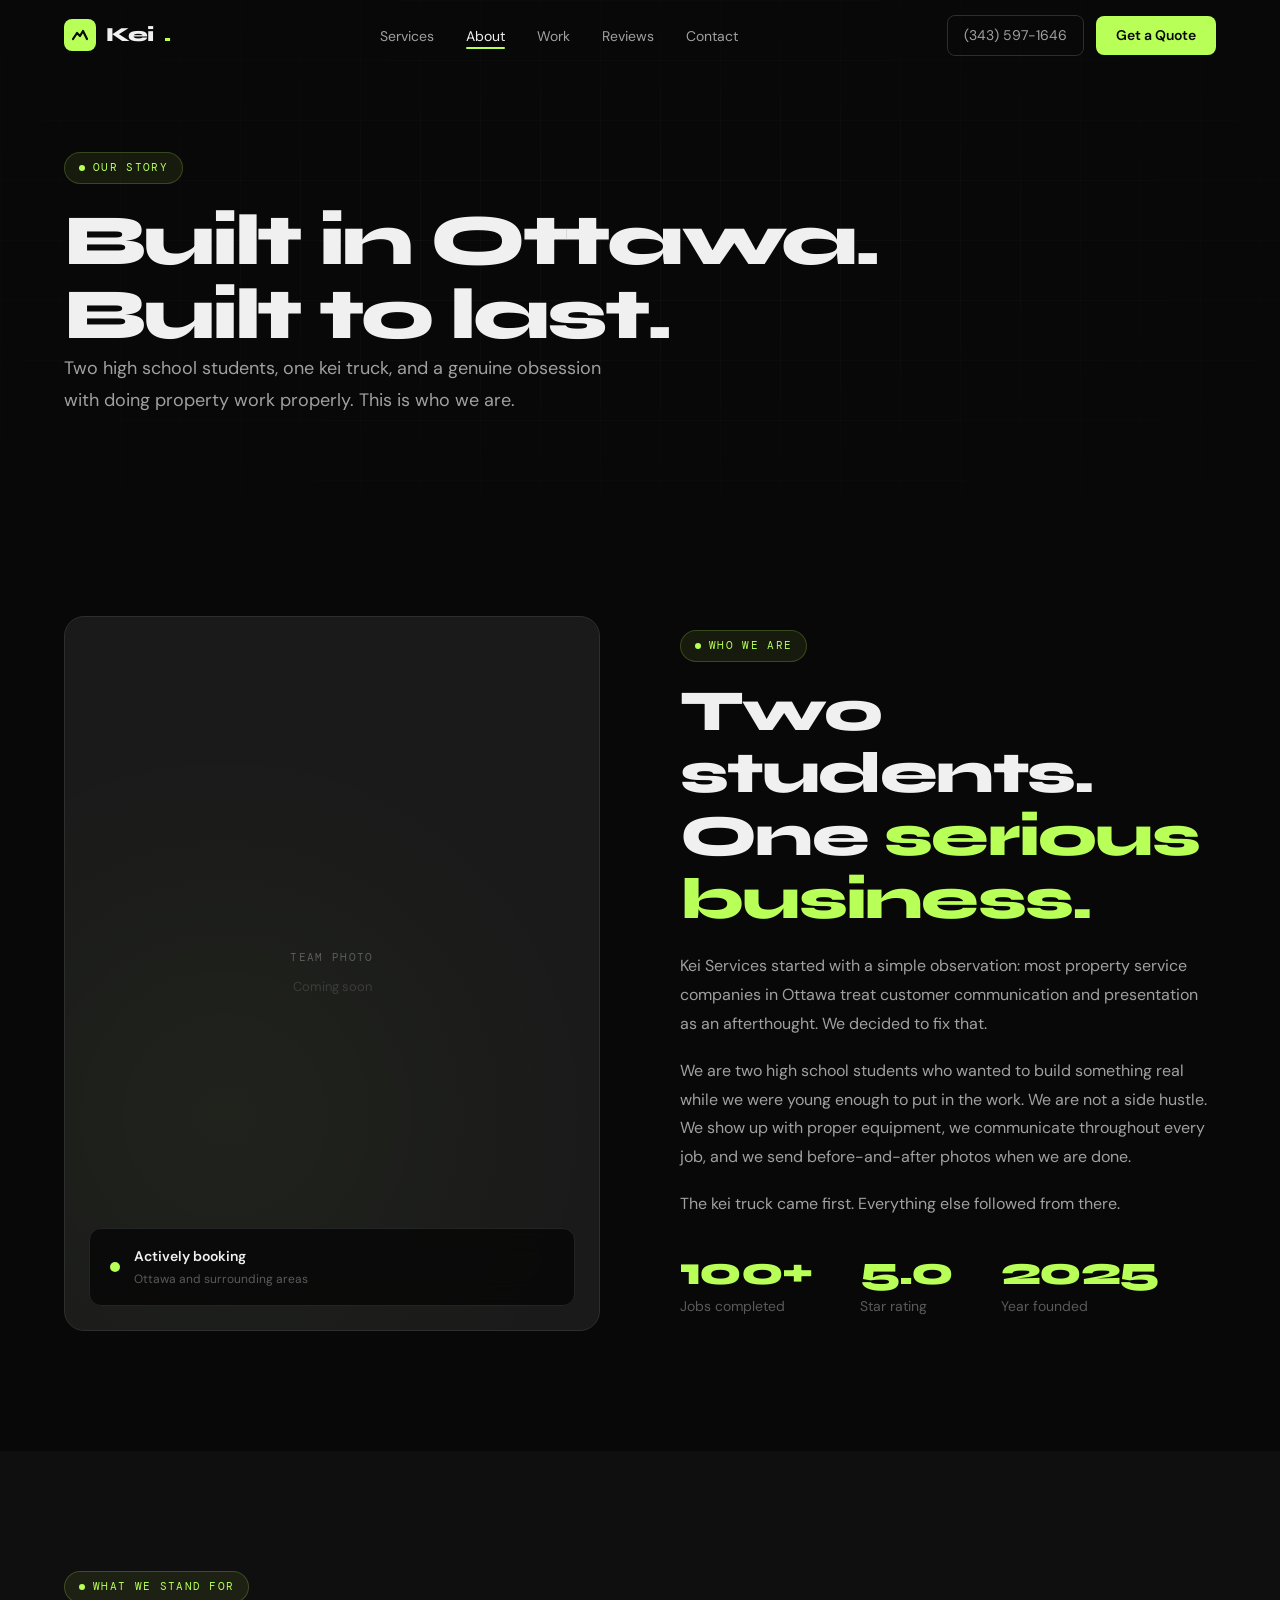
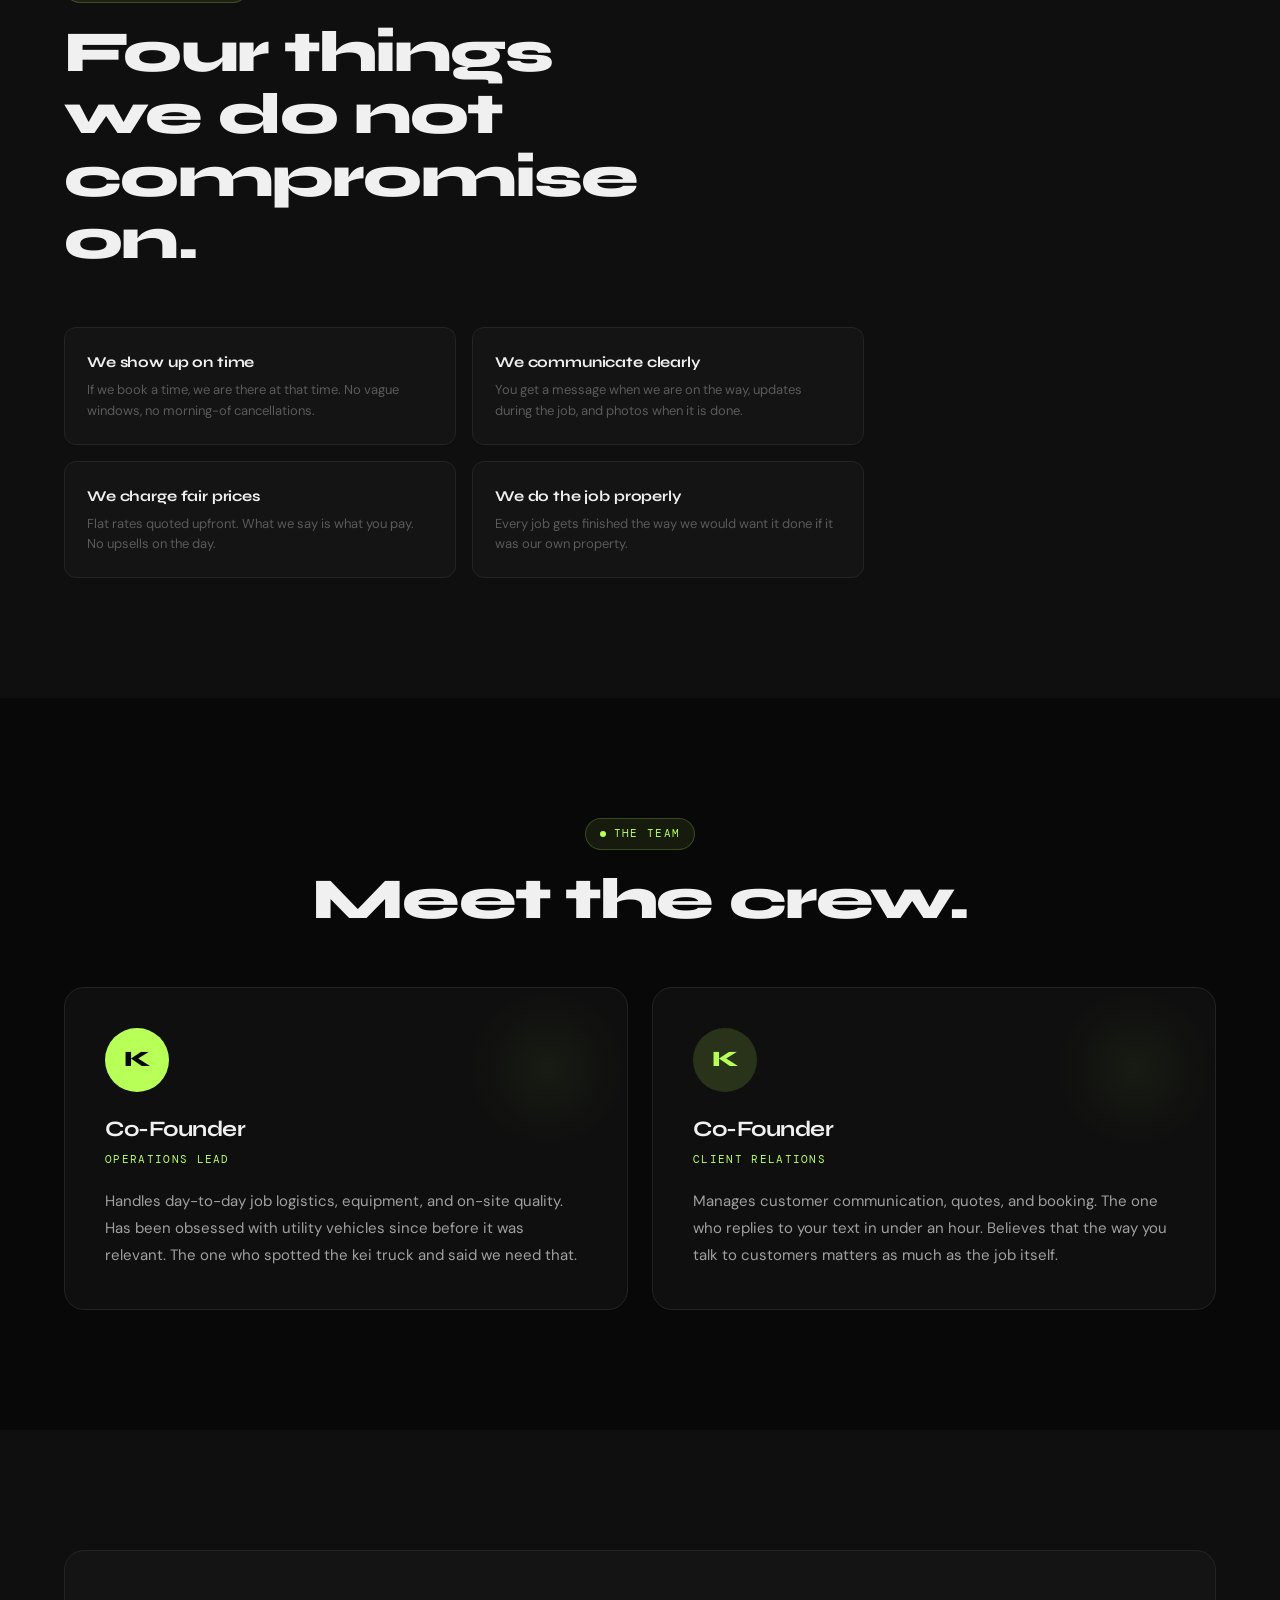
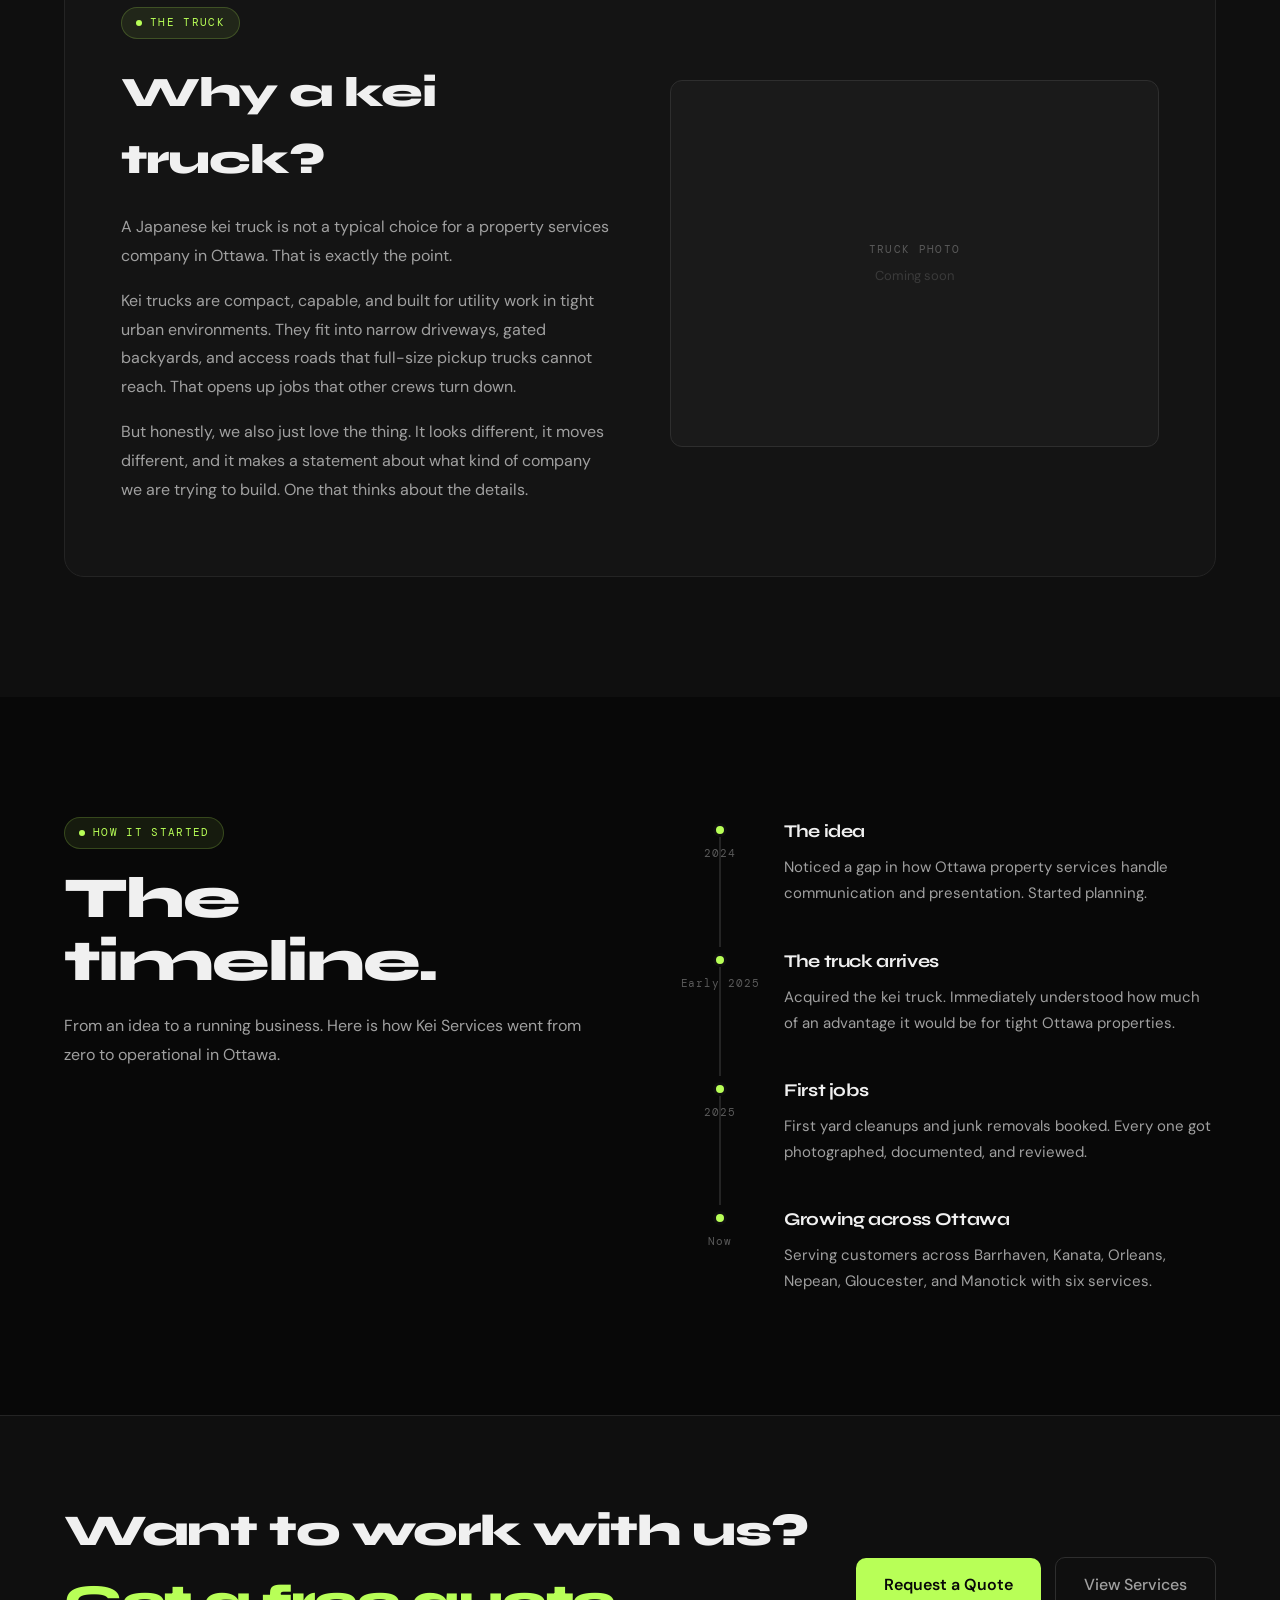
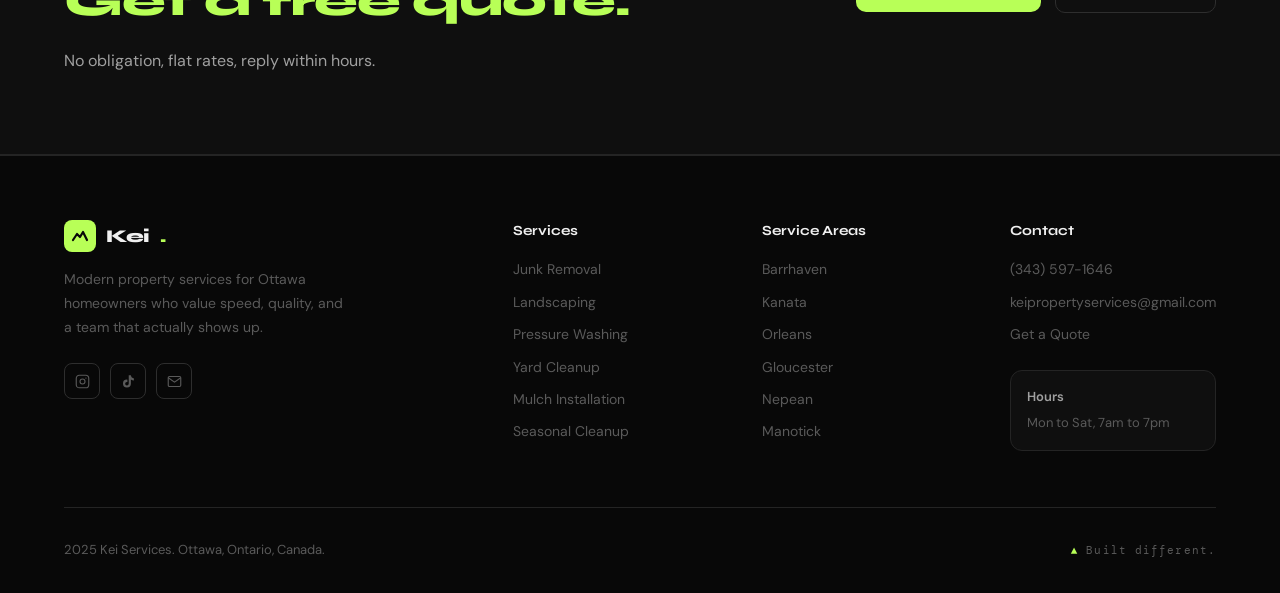
==== about.html @ f66dac95 "Add files via upload" ====
<!DOCTYPE html>
<html lang="en">
<head>
<meta charset="UTF-8"/><meta name="viewport" content="width=device-width, initial-scale=1.0"/>
<title>About — Kei Services · Ottawa</title>
<link rel="stylesheet" href="styles.css"/>
<style>
.about-hero-grid { display: grid; grid-template-columns: 1fr 1fr; gap: 80px; align-items: center; }
.about-photo-main { width: 100%; aspect-ratio: 3/4; border-radius: var(--r-lg); background: var(--surface); border: 1px solid var(--border-2); display: flex; flex-direction: column; align-items: center; justify-content: center; gap: 10px; position: relative; overflow: hidden; }
.about-photo-main::before { content:''; position:absolute; inset:0; background:radial-gradient(circle at 30% 70%,rgba(184,255,87,.04),transparent 60%); }
.about-photo-main span { font-family: var(--fm); font-size: 11px; letter-spacing: .12em; text-transform: uppercase; color: var(--text-3); }
.about-photo-main small { font-size: 13px; color: var(--text-3); opacity: .5; }
.about-photo-badge { position: absolute; bottom: 24px; left: 24px; right: 24px; background: rgba(8,8,8,.85); backdrop-filter: blur(12px); border: 1px solid var(--border); border-radius: var(--r); padding: 16px 20px; display: flex; align-items: center; gap: 14px; }
.badge-dot { width: 10px; height: 10px; border-radius: 50%; background: var(--accent); flex-shrink: 0; animation: pulse 2s ease-in-out infinite; }
@keyframes pulse { 0%,100%{opacity:1;box-shadow:0 0 0 0 rgba(184,255,87,.3)} 50%{opacity:.7;box-shadow:0 0 0 8px transparent} }
.badge-text { font-size: 14px; font-weight: 600; }
.badge-sub { font-size: 12px; color: var(--text-3); margin-top: 2px; }

.values-grid { display: grid; grid-template-columns: repeat(2,1fr); gap: 16px; margin-top: 40px; }
.value-card { background: var(--bg-3); border: 1px solid var(--border); border-radius: var(--r); padding: 22px; transition: border-color .3s; }
.value-card:hover { border-color: var(--border-2); }
.value-title { font-family: var(--fd); font-size: 15px; font-weight: 700; letter-spacing: -.01em; margin-bottom: 6px; }
.value-desc { font-size: 13px; color: var(--text-3); line-height: 1.6; }

.founders-section { display: grid; grid-template-columns: 1fr 1fr; gap: 24px; }
.founder-card { background: var(--bg-2); border: 1px solid var(--border); border-radius: var(--r-lg); padding: 40px; transition: border-color .3s; position: relative; overflow: hidden; }
.founder-card::before { content:''; position:absolute; top:0; right:0; width:160px; height:160px; background:radial-gradient(circle,rgba(184,255,87,.05),transparent 70%); pointer-events:none; }
.founder-card:hover { border-color: var(--border-2); }
.founder-avatar-lg { width: 64px; height: 64px; border-radius: 50%; background: var(--accent); display: flex; align-items: center; justify-content: center; font-family: var(--fd); font-weight: 800; font-size: 22px; color: #080808; margin-bottom: 20px; }
.founder-name { font-family: var(--fd); font-size: 22px; font-weight: 700; letter-spacing: -.02em; margin-bottom: 4px; }
.founder-role { font-family: var(--fm); font-size: 11px; letter-spacing: .12em; text-transform: uppercase; color: var(--accent); margin-bottom: 20px; }
.founder-bio { font-size: 15px; color: var(--text-2); line-height: 1.8; }

.truck-story { background: var(--bg-3); border: 1px solid var(--border); border-radius: var(--r-lg); padding: 56px; display: grid; grid-template-columns: 1fr 1fr; gap: 60px; align-items: center; }
.truck-story-text h2 { font-family: var(--fd); font-size: clamp(28px,3.5vw,42px); font-weight: 800; letter-spacing: -.03em; margin-bottom: 20px; }
.truck-story-text p { font-size: 16px; color: var(--text-2); line-height: 1.8; margin-bottom: 16px; }
.truck-story-ph { width: 100%; aspect-ratio: 4/3; border-radius: var(--r); background: var(--surface); border: 1px solid var(--border-2); display: flex; flex-direction: column; align-items: center; justify-content: center; gap: 8px; }
.truck-story-ph span { font-family: var(--fm); font-size: 11px; letter-spacing: .12em; text-transform: uppercase; color: var(--text-3); }

.timeline { display: flex; flex-direction: column; gap: 0; }
.tl-item { display: grid; grid-template-columns: 80px 1fr; gap: 24px; position: relative; padding-bottom: 40px; }
.tl-item:last-child { padding-bottom: 0; }
.tl-item::before { content:''; position:absolute; left:39px; top:20px; bottom:0; width:2px; background:var(--border); }
.tl-item:last-child::before { display:none; }
.tl-dot-wrap { display: flex; flex-direction: column; align-items: center; padding-top: 6px; }
.tl-dot { width: 14px; height: 14px; border-radius: 50%; background: var(--accent); border: 3px solid var(--bg-2); position: relative; z-index: 1; flex-shrink: 0; }
.tl-year { font-family: var(--fm); font-size: 11px; letter-spacing: .08em; color: var(--text-3); margin-top: 8px; }
.tl-content-title { font-family: var(--fd); font-size: 18px; font-weight: 700; letter-spacing: -.02em; margin-bottom: 8px; }
.tl-content-body { font-size: 15px; color: var(--text-2); line-height: 1.75; }

@media(max-width:1024px) {
  .about-hero-grid { grid-template-columns: 1fr; gap: 48px; }
  .about-photo-main { aspect-ratio: 16/9; }
  .founders-section { grid-template-columns: 1fr; }
  .truck-story { grid-template-columns: 1fr; gap: 32px; padding: 36px; }
}
@media(max-width:640px) {
  .values-grid { grid-template-columns: 1fr; }
  .tl-item { grid-template-columns: 60px 1fr; gap: 16px; }
  .tl-item::before { left:29px; }
}
</style>
</head>
<body>
<nav id="navbar">
  <div class="container nav-inner">
    <a href="index.html" class="nav-logo"><div class="logo-mark"><svg viewBox="0 0 18 18" fill="none"><path d="M2 13L6 7 9 10 12 5 16 13" stroke="#080808" stroke-width="2.2" stroke-linecap="round" stroke-linejoin="round"/></svg></div>Kei<span style="color:var(--accent)">.</span></a>
    <ul class="nav-links">
      <li><a href="services.html">Services</a></li>
      <li><a href="about.html" class="active">About</a></li>
      <li><a href="portfolio.html">Work</a></li>
      <li><a href="reviews.html">Reviews</a></li>
      <li><a href="contact.html">Contact</a></li>
    </ul>
    <div class="nav-cta">
      <a href="tel:+13435971646" class="btn-ghost">(343) 597-1646</a>
      <a href="contact.html" class="btn-primary">Get a Quote</a>
    </div>
    <div class="hamburger" onclick="toggleMenu()"><span></span><span></span><span></span></div>
  </div>
</nav>
<div class="mobile-menu" id="mobileMenu">
  <span class="mobile-close" onclick="toggleMenu()">✕</span>
  <a href="services.html" onclick="toggleMenu()">Services</a>
  <a href="about.html" onclick="toggleMenu()">About</a>
  <a href="portfolio.html" onclick="toggleMenu()">Work</a>
  <a href="reviews.html" onclick="toggleMenu()">Reviews</a>
  <a href="contact.html" onclick="toggleMenu()">Get a Quote</a>
</div>

<div class="page-hero">
  <div class="container page-hero-content">
    <div class="page-hero-tag reveal"><span class="tag">Our Story</span></div>
    <h1 class="page-title reveal d1">Built in Ottawa.<br/>Built to last.</h1>
    <p class="page-hero-sub reveal d2">Two high school students, one kei truck, and a genuine obsession with doing property work properly. This is who we are.</p>
  </div>
</div>

<!-- INTRO -->
<section class="section" style="background:var(--bg)">
  <div class="container">
    <div class="about-hero-grid">
      <div class="reveal">
        <div class="about-photo-main">
          <span>Team photo</span>
          <small>Coming soon</small>
          <div class="about-photo-badge">
            <div class="badge-dot"></div>
            <div>
              <div class="badge-text">Actively booking</div>
              <div class="badge-sub">Ottawa and surrounding areas</div>
            </div>
          </div>
        </div>
      </div>
      <div class="reveal d2">
        <span class="tag">Who We Are</span>
        <h2 class="section-title" style="margin-top:18px;margin-bottom:22px">Two students.<br/>One <em style="font-style:normal;color:var(--accent)">serious business.</em></h2>
        <p style="font-size:16px;color:var(--text-2);line-height:1.8;margin-bottom:18px">Kei Services started with a simple observation: most property service companies in Ottawa treat customer communication and presentation as an afterthought. We decided to fix that.</p>
        <p style="font-size:16px;color:var(--text-2);line-height:1.8;margin-bottom:18px">We are two high school students who wanted to build something real while we were young enough to put in the work. We are not a side hustle. We show up with proper equipment, we communicate throughout every job, and we send before-and-after photos when we are done.</p>
        <p style="font-size:16px;color:var(--text-2);line-height:1.8;margin-bottom:32px">The kei truck came first. Everything else followed from there.</p>
        <div class="stats-row">
          <div><div class="stat-num">100+</div><div class="stat-label">Jobs completed</div></div>
          <div><div class="stat-num">5.0</div><div class="stat-label">Star rating</div></div>
          <div><div class="stat-num">2025</div><div class="stat-label">Year founded</div></div>
        </div>
      </div>
    </div>
  </div>
</section>

<!-- VALUES -->
<section class="section" style="background:var(--bg-2)">
  <div class="container">
    <div style="max-width:600px;margin-bottom:56px" class="reveal">
      <span class="tag">What We Stand For</span>
      <h2 class="section-title" style="margin-top:18px">Four things we do not<br/>compromise on.</h2>
    </div>
    <div class="values-grid reveal d1" style="max-width:800px">
      <div class="value-card">
        <div class="value-title">We show up on time</div>
        <div class="value-desc">If we book a time, we are there at that time. No vague windows, no morning-of cancellations.</div>
      </div>
      <div class="value-card">
        <div class="value-title">We communicate clearly</div>
        <div class="value-desc">You get a message when we are on the way, updates during the job, and photos when it is done.</div>
      </div>
      <div class="value-card">
        <div class="value-title">We charge fair prices</div>
        <div class="value-desc">Flat rates quoted upfront. What we say is what you pay. No upsells on the day.</div>
      </div>
      <div class="value-card">
        <div class="value-title">We do the job properly</div>
        <div class="value-desc">Every job gets finished the way we would want it done if it was our own property.</div>
      </div>
    </div>
  </div>
</section>

<!-- FOUNDERS -->
<section class="section" style="background:var(--bg)">
  <div class="container">
    <div style="text-align:center;margin-bottom:56px" class="reveal">
      <span class="tag">The Team</span>
      <h2 class="section-title" style="margin-top:18px">Meet the crew.</h2>
    </div>
    <div class="founders-section">
      <div class="founder-card reveal d1">
        <div class="founder-avatar-lg">K</div>
        <div class="founder-name">Co-Founder</div>
        <div class="founder-role">Operations Lead</div>
        <p class="founder-bio">Handles day-to-day job logistics, equipment, and on-site quality. Has been obsessed with utility vehicles since before it was relevant. The one who spotted the kei truck and said we need that.</p>
      </div>
      <div class="founder-card reveal d2">
        <div class="founder-avatar-lg" style="background:rgba(184,255,87,0.15);color:var(--accent)">K</div>
        <div class="founder-name">Co-Founder</div>
        <div class="founder-role">Client Relations</div>
        <p class="founder-bio">Manages customer communication, quotes, and booking. The one who replies to your text in under an hour. Believes that the way you talk to customers matters as much as the job itself.</p>
      </div>
    </div>
  </div>
</section>

<!-- TRUCK STORY -->
<section class="section" style="background:var(--bg-2)">
  <div class="container">
    <div class="truck-story reveal">
      <div class="truck-story-text">
        <span class="tag" style="margin-bottom:20px;display:inline-flex">The Truck</span>
        <h2>Why a kei truck?</h2>
        <p>A Japanese kei truck is not a typical choice for a property services company in Ottawa. That is exactly the point.</p>
        <p>Kei trucks are compact, capable, and built for utility work in tight urban environments. They fit into narrow driveways, gated backyards, and access roads that full-size pickup trucks cannot reach. That opens up jobs that other crews turn down.</p>
        <p>But honestly, we also just love the thing. It looks different, it moves different, and it makes a statement about what kind of company we are trying to build. One that thinks about the details.</p>
      </div>
      <div class="truck-story-ph">
        <span>Truck photo</span>
        <small style="font-size:13px;color:var(--text-3);opacity:.5">Coming soon</small>
      </div>
    </div>
  </div>
</section>

<!-- TIMELINE -->
<section class="section" style="background:var(--bg)">
  <div class="container">
    <div style="display:grid;grid-template-columns:1fr 1fr;gap:80px;align-items:start">
      <div class="reveal">
        <span class="tag">How It Started</span>
        <h2 class="section-title" style="margin-top:18px;margin-bottom:20px">The timeline.</h2>
        <p style="font-size:16px;color:var(--text-2);line-height:1.8">From an idea to a running business. Here is how Kei Services went from zero to operational in Ottawa.</p>
      </div>
      <div class="timeline reveal d2">
        <div class="tl-item">
          <div class="tl-dot-wrap"><div class="tl-dot"></div><div class="tl-year">2024</div></div>
          <div><div class="tl-content-title">The idea</div><p class="tl-content-body">Noticed a gap in how Ottawa property services handle communication and presentation. Started planning.</p></div>
        </div>
        <div class="tl-item">
          <div class="tl-dot-wrap"><div class="tl-dot"></div><div class="tl-year">Early 2025</div></div>
          <div><div class="tl-content-title">The truck arrives</div><p class="tl-content-body">Acquired the kei truck. Immediately understood how much of an advantage it would be for tight Ottawa properties.</p></div>
        </div>
        <div class="tl-item">
          <div class="tl-dot-wrap"><div class="tl-dot"></div><div class="tl-year">2025</div></div>
          <div><div class="tl-content-title">First jobs</div><p class="tl-content-body">First yard cleanups and junk removals booked. Every one got photographed, documented, and reviewed.</p></div>
        </div>
        <div class="tl-item">
          <div class="tl-dot-wrap"><div class="tl-dot"></div><div class="tl-year">Now</div></div>
          <div><div class="tl-content-title">Growing across Ottawa</div><p class="tl-content-body">Serving customers across Barrhaven, Kanata, Orleans, Nepean, Gloucester, and Manotick with six services.</p></div>
        </div>
      </div>
    </div>
  </div>
</section>

<!-- CTA BAND -->
<div class="cta-band">
  <div class="container">
    <div class="cta-inner reveal">
      <div>
        <div class="cta-title">Want to work with us?<br/><em>Get a free quote.</em></div>
        <p style="font-size:16px;color:var(--text-2);margin-top:12px">No obligation, flat rates, reply within hours.</p>
      </div>
      <div class="cta-actions">
        <a href="contact.html" class="btn-lg">Request a Quote</a>
        <a href="services.html" class="btn-outline">View Services</a>
      </div>
    </div>
  </div>
</div>

<footer>
  <div class="container">
    <div class="footer-grid">
      <div>
        <div class="footer-logo"><div class="logo-mark"><svg viewBox="0 0 18 18" fill="none"><path d="M2 13L6 7 9 10 12 5 16 13" stroke="#080808" stroke-width="2.2" stroke-linecap="round" stroke-linejoin="round"/></svg></div>Kei<span style="color:var(--accent)">.</span></div>
        <p class="footer-tag">Modern property services for Ottawa homeowners who value speed, quality, and a team that actually shows up.</p>
        <div class="footer-soc">
          <a href="#" class="soc-btn"><svg viewBox="0 0 24 24" fill="none" stroke="currentColor" stroke-width="1.8"><rect x="2" y="2" width="20" height="20" rx="5"/><circle cx="12" cy="12" r="4"/><circle cx="17.5" cy="6.5" r="1" fill="currentColor" stroke="none"/></svg></a>
          <a href="#" class="soc-btn"><svg viewBox="0 0 24 24" fill="currentColor"><path d="M19.59 6.69a4.83 4.83 0 0 1-3.77-4.25V2h-3.45v13.67a2.89 2.89 0 0 1-5.77 0 2.89 2.89 0 0 1 2.89-2.89c.28 0 .54.04.79.1V9.01a6.27 6.27 0 0 0-.79-.05 6.34 6.34 0 1 0 6.34 6.34V8.69a8.18 8.18 0 0 0 4.78 1.52V6.75a4.85 4.85 0 0 1-1.02-.06z"/></svg></a>
          <a href="mailto:keipropertyservices@gmail.com" class="soc-btn"><svg viewBox="0 0 24 24" fill="none" stroke="currentColor" stroke-width="1.8"><path d="M4 4h16c1.1 0 2 .9 2 2v12c0 1.1-.9 2-2 2H4c-1.1 0-2-.9-2-2V6c0-1.1.9-2 2-2z"/><polyline points="22,6 12,13 2,6"/></svg></a>
        </div>
      </div>
      <div><div class="footer-col-title">Services</div><div class="footer-links"><a href="services.html">Junk Removal</a><a href="services.html">Landscaping</a><a href="services.html">Pressure Washing</a><a href="services.html">Yard Cleanup</a><a href="services.html">Mulch Installation</a><a href="services.html">Seasonal Cleanup</a></div></div>
      <div><div class="footer-col-title">Service Areas</div><div class="footer-links"><a href="contact.html">Barrhaven</a><a href="contact.html">Kanata</a><a href="contact.html">Orleans</a><a href="contact.html">Gloucester</a><a href="contact.html">Nepean</a><a href="contact.html">Manotick</a></div></div>
      <div><div class="footer-col-title">Contact</div><div class="footer-links"><a href="tel:+13435971646">(343) 597-1646</a><a href="mailto:keipropertyservices@gmail.com">keipropertyservices@gmail.com</a><a href="contact.html">Get a Quote</a></div><div class="footer-hours"><div class="footer-hours-title">Hours</div><p>Mon to Sat, 7am to 7pm</p></div></div>
    </div>
    <div class="footer-bottom"><div class="footer-copy">2025 Kei Services. Ottawa, Ontario, Canada.</div><div class="footer-badge"><span style="color:var(--accent)">▲</span> Built different.</div></div>
  </div>
</footer>
<script>
window.addEventListener('scroll', () => document.getElementById('navbar').classList.toggle('scrolled', window.scrollY > 40));
function toggleMenu() { const m = document.getElementById('mobileMenu'); m.classList.toggle('open'); document.body.style.overflow = m.classList.contains('open') ? 'hidden' : ''; }
document.querySelectorAll('.reveal').forEach(el => new IntersectionObserver(entries => entries.forEach(e => { if(e.isIntersecting) e.target.classList.add('visible'); }), { threshold:.1, rootMargin:'0px 0px -40px 0px' }).observe(el));
</script>
</body>
</html>
---- styles.css ----
/* ── KEI SERVICES — SHARED STYLES ── */

@import url('https://fonts.googleapis.com/css2?family=Syne:wght@400;500;600;700;800&family=DM+Sans:opsz,wght@9..40,300;9..40,400;9..40,500;9..40,600&family=DM+Mono:wght@400;500&display=swap');

:root {
  --bg:        #080808;
  --bg-2:      #0f0f0f;
  --bg-3:      #141414;
  --surface:   #1a1a1a;
  --border:    #242424;
  --border-2:  #2e2e2e;
  --text:      #f0f0f0;
  --text-2:    #a0a0a0;
  --text-3:    #5a5a5a;
  --accent:    #b8ff57;
  --accent-2:  #96d93f;
  --accent-gl: rgba(184,255,87,0.12);
  --r:         12px;
  --r-lg:      20px;
  --fd:        'Syne', sans-serif;
  --fb:        'DM Sans', sans-serif;
  --fm:        'DM Mono', monospace;
  --nav-h:     72px;
}

*, *::before, *::after { box-sizing: border-box; margin: 0; padding: 0; }
html { scroll-behavior: smooth; -webkit-font-smoothing: antialiased; }
body { background: var(--bg); color: var(--text); font-family: var(--fb); line-height: 1.6; overflow-x: hidden; }
img  { max-width: 100%; display: block; }
a    { text-decoration: none; color: inherit; }
button { font-family: inherit; cursor: pointer; border: none; background: none; }
ul   { list-style: none; }
input, textarea, select { font-family: inherit; }

::-webkit-scrollbar { width: 4px; }
::-webkit-scrollbar-track { background: var(--bg); }
::-webkit-scrollbar-thumb { background: var(--border-2); border-radius: 2px; }

/* ── LAYOUT ── */
.container { width: 100%; max-width: 1200px; margin: 0 auto; padding: 0 24px; }
.section    { padding: 120px 0; }

/* ── TYPE ── */
.tag {
  display: inline-flex; align-items: center; gap: 8px;
  font-family: var(--fm); font-size: 11px; letter-spacing: .12em; text-transform: uppercase;
  color: var(--accent); background: rgba(184,255,87,.08);
  border: 1px solid rgba(184,255,87,.2); padding: 6px 14px; border-radius: 100px;
}
.tag::before { content: ''; width: 6px; height: 6px; border-radius: 50%; background: var(--accent); flex-shrink: 0; }

.section-title { font-family: var(--fd); font-size: clamp(34px,5vw,58px); font-weight: 800; line-height: 1.08; letter-spacing: -.03em; }
.section-sub   { font-size: 17px; color: var(--text-2); line-height: 1.7; max-width: 520px; }
.page-title    { font-family: var(--fd); font-size: clamp(44px,6vw,72px); font-weight: 800; line-height: 1.04; letter-spacing: -.04em; }

/* ── REVEAL ── */
.reveal { opacity: 0; transform: translateY(28px); transition: opacity .7s cubic-bezier(.16,1,.3,1), transform .7s cubic-bezier(.16,1,.3,1); }
.reveal.visible { opacity: 1; transform: none; }
.d1 { transition-delay: .1s; } .d2 { transition-delay: .2s; } .d3 { transition-delay: .3s; }
.d4 { transition-delay: .4s; } .d5 { transition-delay: .5s; }

/* ── NAV ── */
nav {
  position: fixed; top: 0; left: 0; right: 0; z-index: 1000;
  height: var(--nav-h); display: flex; align-items: center;
  border-bottom: 1px solid transparent;
  transition: background .4s, border-color .4s;
}
nav.scrolled {
  background: rgba(8,8,8,.88);
  backdrop-filter: blur(20px); -webkit-backdrop-filter: blur(20px);
  border-color: var(--border);
}
.nav-inner { display: flex; align-items: center; justify-content: space-between; width: 100%; }
.nav-logo  { display: flex; align-items: center; gap: 10px; font-family: var(--fd); font-weight: 800; font-size: 20px; letter-spacing: -.02em; }
.logo-mark { width: 32px; height: 32px; background: var(--accent); border-radius: 8px; display: flex; align-items: center; justify-content: center; }
.logo-mark svg { width: 18px; height: 18px; }
.nav-links { display: flex; align-items: center; gap: 32px; }
.nav-links a { font-size: 14px; color: var(--text-2); transition: color .2s; }
.nav-links a:hover, .nav-links a.active { color: var(--text); }
.nav-links a.active { position: relative; }
.nav-links a.active::after { content: ''; position: absolute; bottom: -4px; left: 0; right: 0; height: 2px; background: var(--accent); border-radius: 1px; }
.nav-cta { display: flex; align-items: center; gap: 12px; }
.btn-ghost   { font-size: 14px; color: var(--text-2); padding: 8px 16px; border: 1px solid var(--border-2); border-radius: 8px; transition: all .2s; }
.btn-ghost:hover   { color: var(--text); background: var(--surface); }
.btn-primary { font-size: 14px; font-weight: 600; background: var(--accent); color: #080808; padding: 8px 20px; border-radius: 8px; transition: all .2s; }
.btn-primary:hover { background: var(--accent-2); transform: translateY(-1px); box-shadow: 0 8px 24px rgba(184,255,87,.25); }
.hamburger { display: none; flex-direction: column; gap: 5px; cursor: pointer; padding: 4px; }
.hamburger span { width: 22px; height: 2px; background: var(--text); border-radius: 2px; }
.mobile-menu { display: none; }

/* ── PAGE HERO (inner pages) ── */
.page-hero {
  padding-top: calc(var(--nav-h) + 80px); padding-bottom: 80px;
  position: relative; overflow: hidden; background: var(--bg);
}
.page-hero::before {
  content: ''; position: absolute; inset: 0;
  background-image: linear-gradient(rgba(255,255,255,.022) 1px,transparent 1px),
                    linear-gradient(90deg,rgba(255,255,255,.022) 1px,transparent 1px);
  background-size: 60px 60px;
  mask-image: radial-gradient(ellipse 80% 80% at 50% 50%,black 20%,transparent 100%);
}
.page-hero-content { position: relative; z-index: 1; }
.page-hero-tag    { margin-bottom: 20px; }
.page-hero-title  { margin-bottom: 20px; }
.page-hero-sub    { font-size: 18px; color: var(--text-2); line-height: 1.75; max-width: 560px; }
.page-hero-meta   { display: flex; align-items: center; gap: 20px; margin-top: 32px; flex-wrap: wrap; }
.ph-meta-item     { font-family: var(--fm); font-size: 11px; letter-spacing: .12em; text-transform: uppercase; color: var(--text-3); }

/* ── BUTTONS ── */
.btn-lg {
  display: inline-flex; align-items: center; gap: 8px;
  font-size: 16px; font-weight: 600; background: var(--accent); color: #080808;
  padding: 14px 28px; border-radius: 10px; transition: all .25s; border: none; cursor: pointer;
}
.btn-lg:hover { background: var(--accent-2); transform: translateY(-2px); box-shadow: 0 12px 32px rgba(184,255,87,.3); }
.btn-outline {
  display: inline-flex; align-items: center; gap: 8px;
  font-size: 16px; font-weight: 500; color: var(--text-2);
  padding: 14px 28px; border-radius: 10px; border: 1px solid var(--border-2); transition: all .25s;
}
.btn-outline:hover { color: var(--text); border-color: var(--text-3); }
.btn-sm {
  display: inline-flex; align-items: center; gap: 6px;
  font-size: 14px; font-weight: 600; background: var(--accent); color: #080808;
  padding: 10px 20px; border-radius: 8px; transition: all .2s; border: none; cursor: pointer;
}
.btn-sm:hover { background: var(--accent-2); transform: translateY(-1px); }

/* ── MARQUEE ── */
.marquee-section { padding: 28px 0; border-top: 1px solid var(--border); border-bottom: 1px solid var(--border); overflow: hidden; background: var(--bg-2); }
.marquee-track   { display: flex; white-space: nowrap; animation: marquee 28s linear infinite; }
.marquee-track:hover { animation-play-state: paused; }
.marquee-item    { display: inline-flex; align-items: center; gap: 20px; padding: 0 32px; font-family: var(--fm); font-size: 11px; letter-spacing: .14em; text-transform: uppercase; color: var(--text-3); }
.marquee-dot     { width: 4px; height: 4px; background: var(--accent); border-radius: 50%; flex-shrink: 0; }
@keyframes marquee { from { transform: translateX(0); } to { transform: translateX(-50%); } }

/* ── CARDS ── */
.card {
  background: var(--bg-2); border: 1px solid var(--border); border-radius: var(--r-lg);
  transition: border-color .3s, transform .3s;
}
.card:hover { border-color: var(--border-2); }

/* ── FORMS ── */
.form-group  { margin-bottom: 20px; }
.form-label  { display: block; font-size: 13px; font-weight: 500; color: var(--text-2); margin-bottom: 8px; }
.form-input, .form-textarea, .form-select {
  width: 100%; background: var(--surface); border: 1px solid var(--border-2); border-radius: 8px;
  padding: 12px 16px; font-size: 15px; color: var(--text); outline: none; -webkit-appearance: none;
  transition: border-color .2s, box-shadow .2s;
}
.form-input:focus, .form-textarea:focus, .form-select:focus {
  border-color: rgba(184,255,87,.4); box-shadow: 0 0 0 3px rgba(184,255,87,.08);
}
.form-input::placeholder, .form-textarea::placeholder { color: var(--text-3); }
.form-select {
  background-image: url("data:image/svg+xml,%3Csvg xmlns='http://www.w3.org/2000/svg' width='16' height='16' viewBox='0 0 24 24' fill='none' stroke='%235a5a5a' stroke-width='2'%3E%3Cpath d='m6 9 6 6 6-6'/%3E%3C/svg%3E");
  background-repeat: no-repeat; background-position: right 12px center; padding-right: 40px; cursor: pointer;
}
.form-select option { background: var(--bg-3); color: var(--text); }
.form-textarea { resize: vertical; min-height: 110px; line-height: 1.6; }
.form-row { display: grid; grid-template-columns: 1fr 1fr; gap: 16px; }
.btn-submit {
  width: 100%; padding: 14px; background: var(--accent); color: #080808;
  font-size: 16px; font-weight: 700; border-radius: 10px; border: none; cursor: pointer;
  transition: all .25s; font-family: var(--fd); margin-top: 8px;
}
.btn-submit:hover { background: var(--accent-2); transform: translateY(-1px); box-shadow: 0 8px 28px rgba(184,255,87,.25); }
.btn-submit:disabled { opacity: .6; cursor: not-allowed; transform: none; }

/* ── FOOTER ── */
footer { background: var(--bg); border-top: 1px solid var(--border); padding: 64px 0 32px; }
.footer-grid  { display: grid; grid-template-columns: 2fr 1fr 1fr 1fr; gap: 48px; margin-bottom: 56px; }
.footer-logo  { display: flex; align-items: center; gap: 10px; font-family: var(--fd); font-weight: 800; font-size: 18px; letter-spacing: -.02em; margin-bottom: 16px; }
.footer-tag   { font-size: 14px; color: var(--text-3); line-height: 1.7; max-width: 280px; margin-bottom: 24px; }
.footer-soc   { display: flex; gap: 10px; }
.soc-btn { width: 36px; height: 36px; border: 1px solid var(--border-2); border-radius: 8px; display: flex; align-items: center; justify-content: center; color: var(--text-3); transition: all .2s; }
.soc-btn:hover { border-color: var(--text-3); color: var(--text); background: var(--surface); }
.soc-btn svg { width: 15px; height: 15px; }
.footer-col-title { font-family: var(--fd); font-size: 14px; font-weight: 700; margin-bottom: 16px; }
.footer-links { display: flex; flex-direction: column; gap: 10px; }
.footer-links a { font-size: 14px; color: var(--text-3); transition: color .2s; }
.footer-links a:hover { color: var(--text); }
.footer-hours { margin-top: 24px; padding: 16px; background: var(--bg-2); border: 1px solid var(--border); border-radius: var(--r); }
.footer-hours-title { font-size: 13px; font-weight: 600; color: var(--text-2); margin-bottom: 6px; }
.footer-hours p { font-size: 13px; color: var(--text-3); }
.footer-bottom { display: flex; align-items: center; justify-content: space-between; padding-top: 32px; border-top: 1px solid var(--border); gap: 16px; }
.footer-copy  { font-size: 13px; color: var(--text-3); }
.footer-badge { font-family: var(--fm); font-size: 11px; letter-spacing: .1em; color: var(--text-3); display: flex; align-items: center; gap: 8px; }

/* ── B/A SLIDER ── */
.ba-wrap  { position: relative; width: 100%; aspect-ratio: 4/3; overflow: hidden; cursor: col-resize; user-select: none; }
.ba-before, .ba-after { position: absolute; inset: 0; display: flex; align-items: center; justify-content: center; }
.ba-after  { clip-path: inset(0 50% 0 0); }
.ba-ph     { font-family: var(--fm); font-size: 10px; letter-spacing: .12em; text-transform: uppercase; color: var(--text-3); opacity: .5; pointer-events: none; }
.ba-div    { position: absolute; top: 0; bottom: 0; left: 50%; width: 2px; background: white; z-index: 3; }
.ba-handle { position: absolute; top: 50%; left: 50%; transform: translate(-50%,-50%); width: 36px; height: 36px; background: white; border-radius: 50%; display: flex; align-items: center; justify-content: center; box-shadow: 0 4px 16px rgba(0,0,0,.4); }
.ba-lbl-row { position: absolute; top: 16px; left: 0; right: 0; display: flex; justify-content: space-between; padding: 0 16px; z-index: 4; pointer-events: none; }
.ba-lbl { font-family: var(--fm); font-size: 10px; letter-spacing: .12em; text-transform: uppercase; background: rgba(0,0,0,.6); backdrop-filter: blur(8px); color: white; padding: 4px 10px; border-radius: 4px; }

/* ── CHECKLIST ── */
.checklist { display: flex; flex-direction: column; gap: 12px; }
.checklist li { display: flex; align-items: center; gap: 12px; font-size: 15px; color: var(--text-2); }
.check-dot { width: 20px; height: 20px; border-radius: 50%; background: rgba(184,255,87,.1); border: 1px solid rgba(184,255,87,.22); display: flex; align-items: center; justify-content: center; flex-shrink: 0; }
.check-dot svg { width: 10px; height: 10px; stroke: var(--accent); stroke-width: 2.5; fill: none; }

/* ── STATS ROW ── */
.stats-row { display: flex; gap: 48px; flex-wrap: wrap; }
.stat-num   { font-family: var(--fd); font-size: 40px; font-weight: 800; letter-spacing: -.04em; color: var(--accent); line-height: 1; }
.stat-label { font-size: 14px; color: var(--text-3); margin-top: 4px; }

/* ── CTA BAND ── */
.cta-band { background: var(--bg-2); border-top: 1px solid var(--border); border-bottom: 1px solid var(--border); padding: 80px 0; }
.cta-inner { display: flex; align-items: center; justify-content: space-between; gap: 40px; flex-wrap: wrap; }
.cta-title { font-family: var(--fd); font-size: clamp(28px,4vw,44px); font-weight: 800; letter-spacing: -.03em; }
.cta-title em { font-style: normal; color: var(--accent); }
.cta-actions { display: flex; gap: 14px; flex-wrap: wrap; align-items: center; flex-shrink: 0; }

/* ── MOBILE NAV ── */
@media(max-width: 768px) {
  .nav-links, .nav-cta .btn-ghost { display: none; }
  .hamburger { display: flex; }
  .mobile-menu { display: none; position: fixed; inset: 0; background: var(--bg); z-index: 999; flex-direction: column; justify-content: center; align-items: center; gap: 32px; padding: 40px; }
  .mobile-menu.open { display: flex; }
  .mobile-menu a { font-family: var(--fd); font-size: 32px; font-weight: 800; letter-spacing: -.03em; color: var(--text-2); transition: color .2s; }
  .mobile-menu a:hover { color: var(--accent); }
  .mobile-close { position: absolute; top: 24px; right: 24px; font-size: 24px; color: var(--text-2); cursor: pointer; }
}

/* ── RESPONSIVE ── */
@media(max-width: 1024px) {
  .footer-grid { grid-template-columns: 1fr 1fr; gap: 32px; }
}
@media(max-width: 640px) {
  .section { padding: 80px 0; }
  .footer-grid { grid-template-columns: 1fr; }
  .footer-bottom { flex-direction: column; text-align: center; }
  .cta-inner { flex-direction: column; text-align: center; }
  .cta-actions { justify-content: center; }
  .form-row { grid-template-columns: 1fr; }
  .stats-row { gap: 28px; }
}
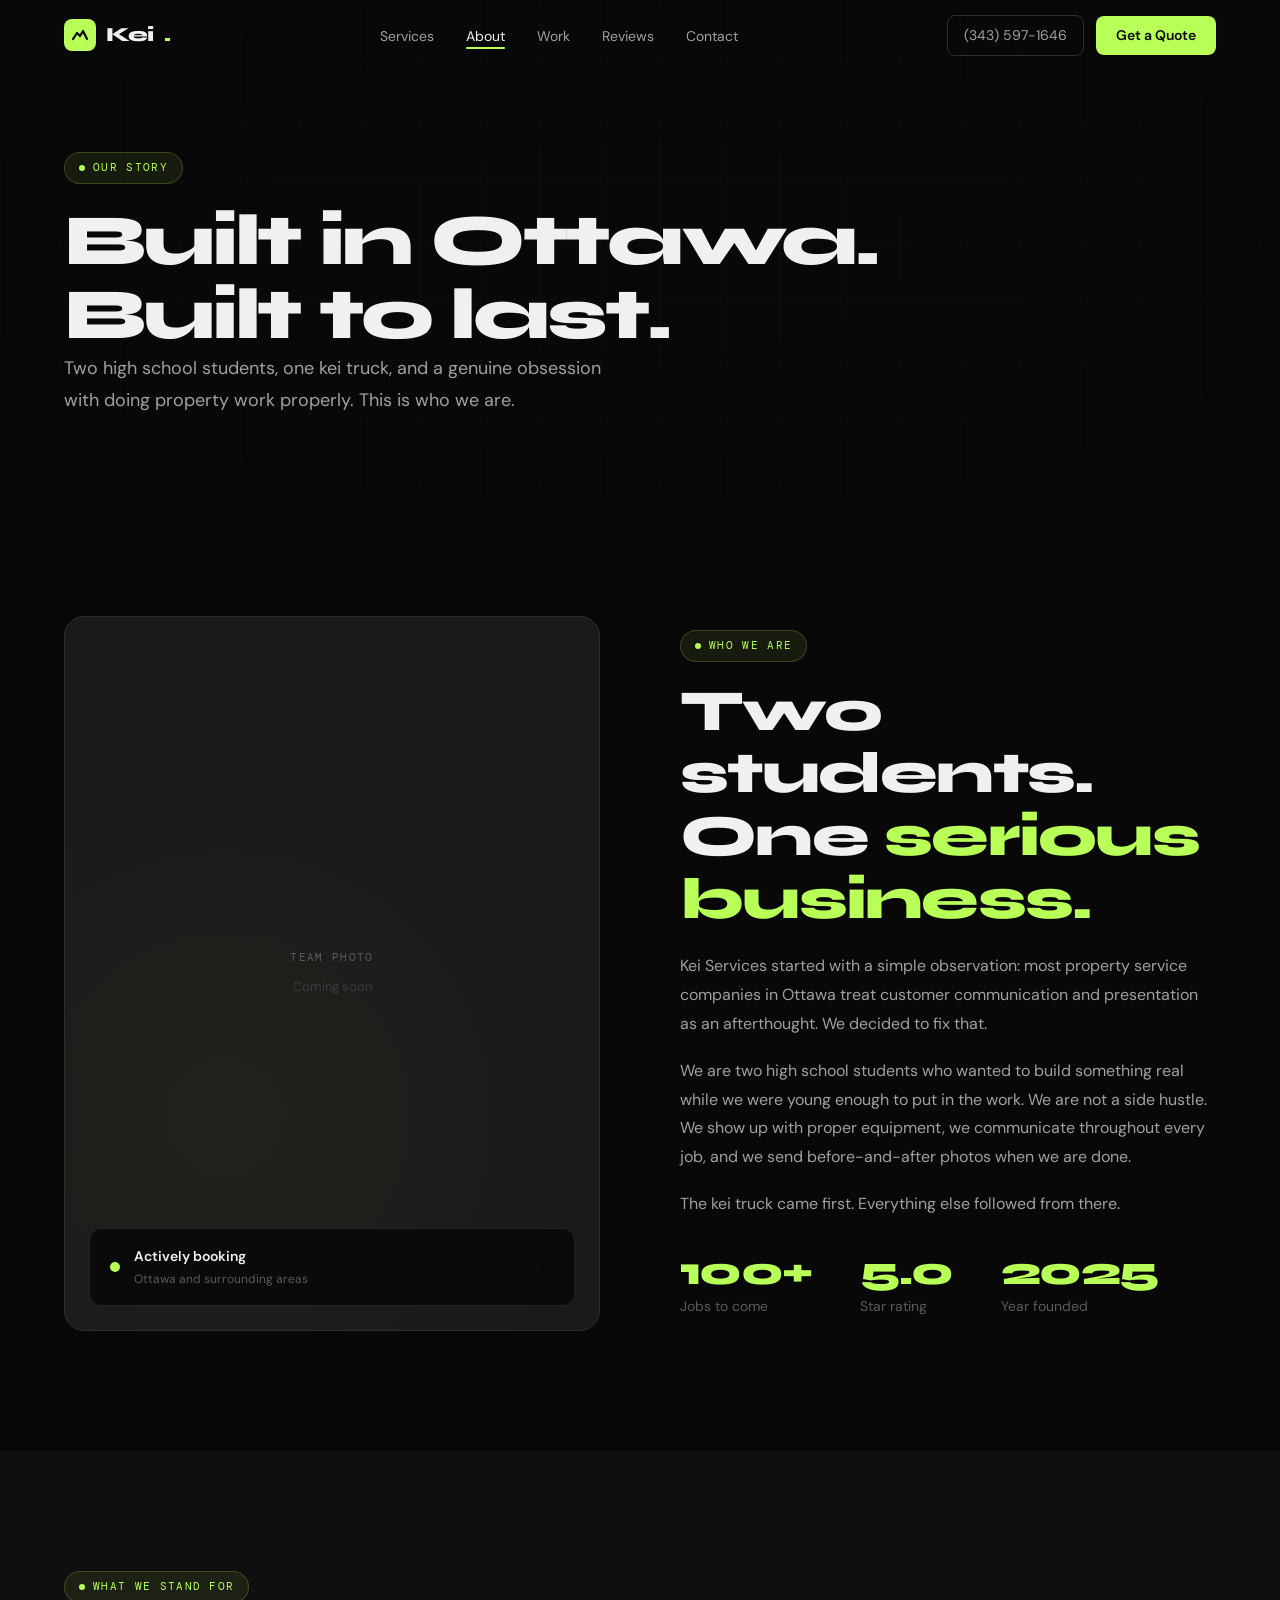
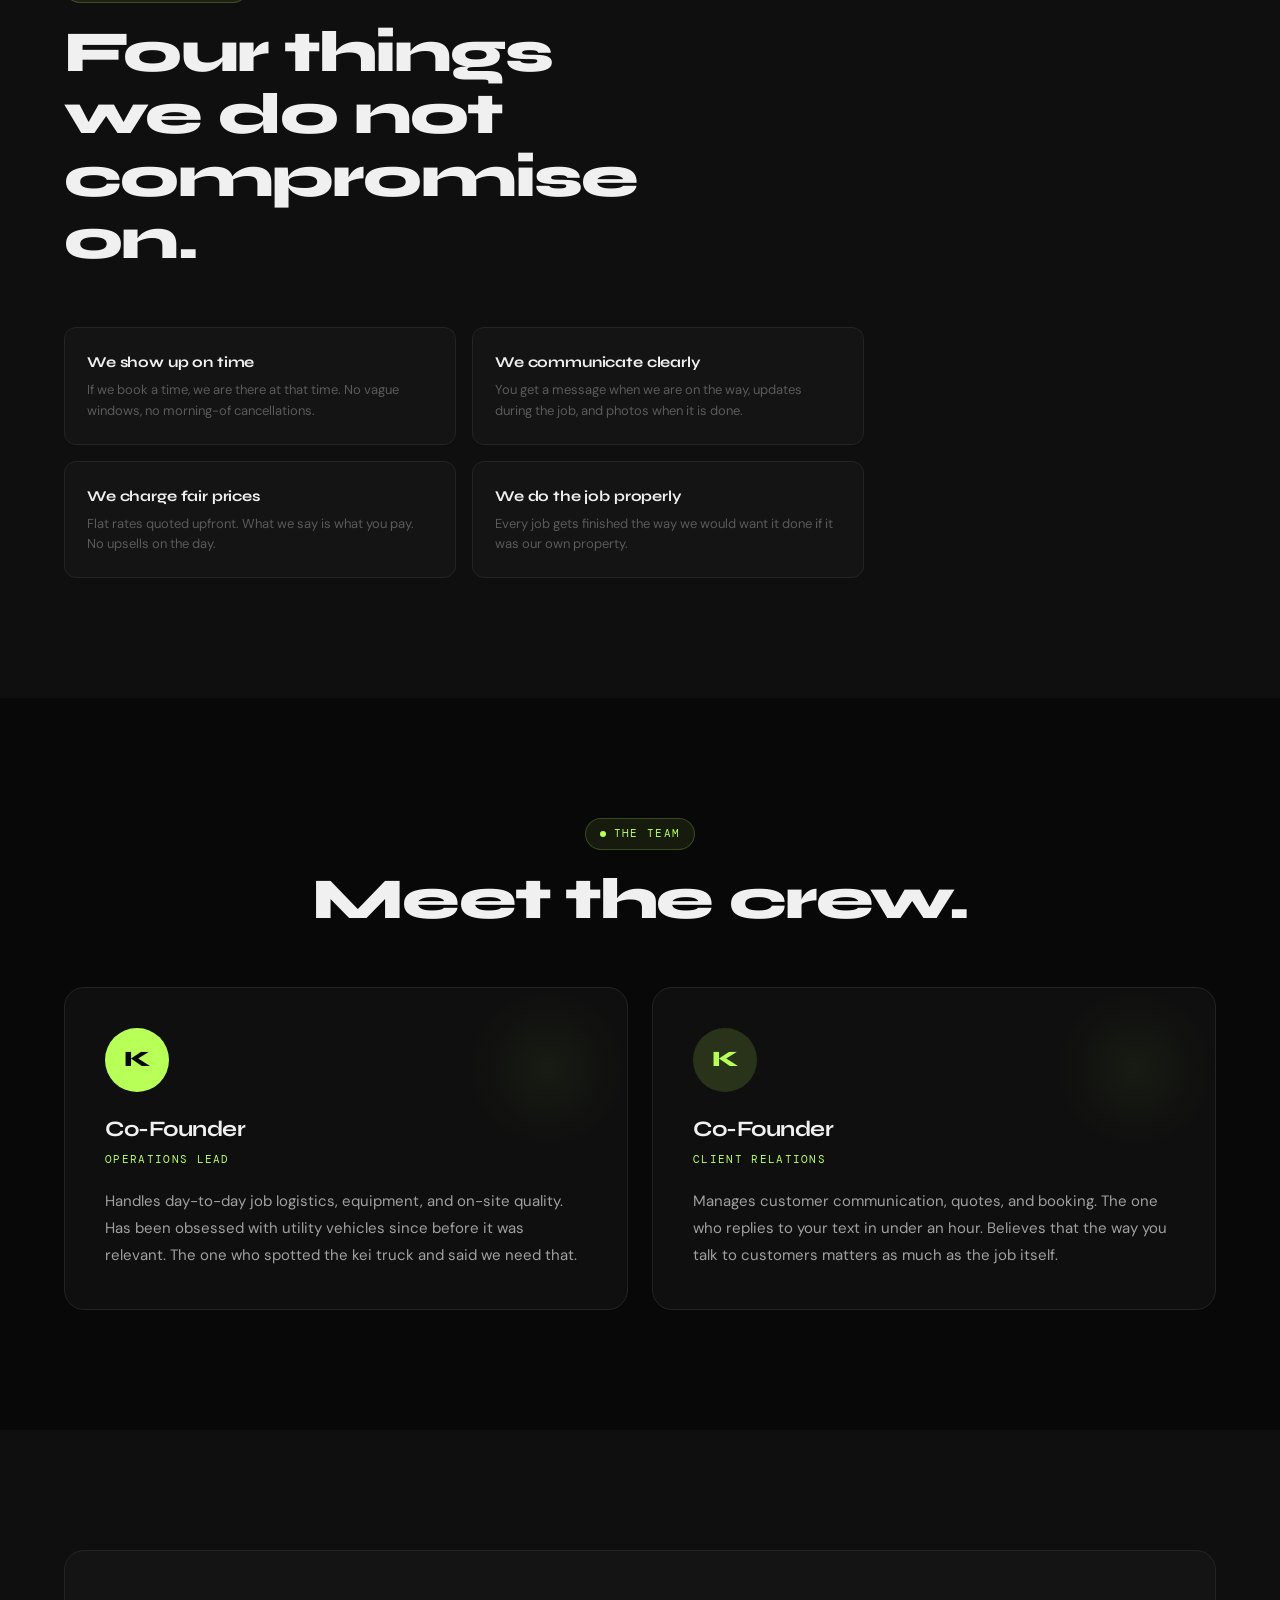
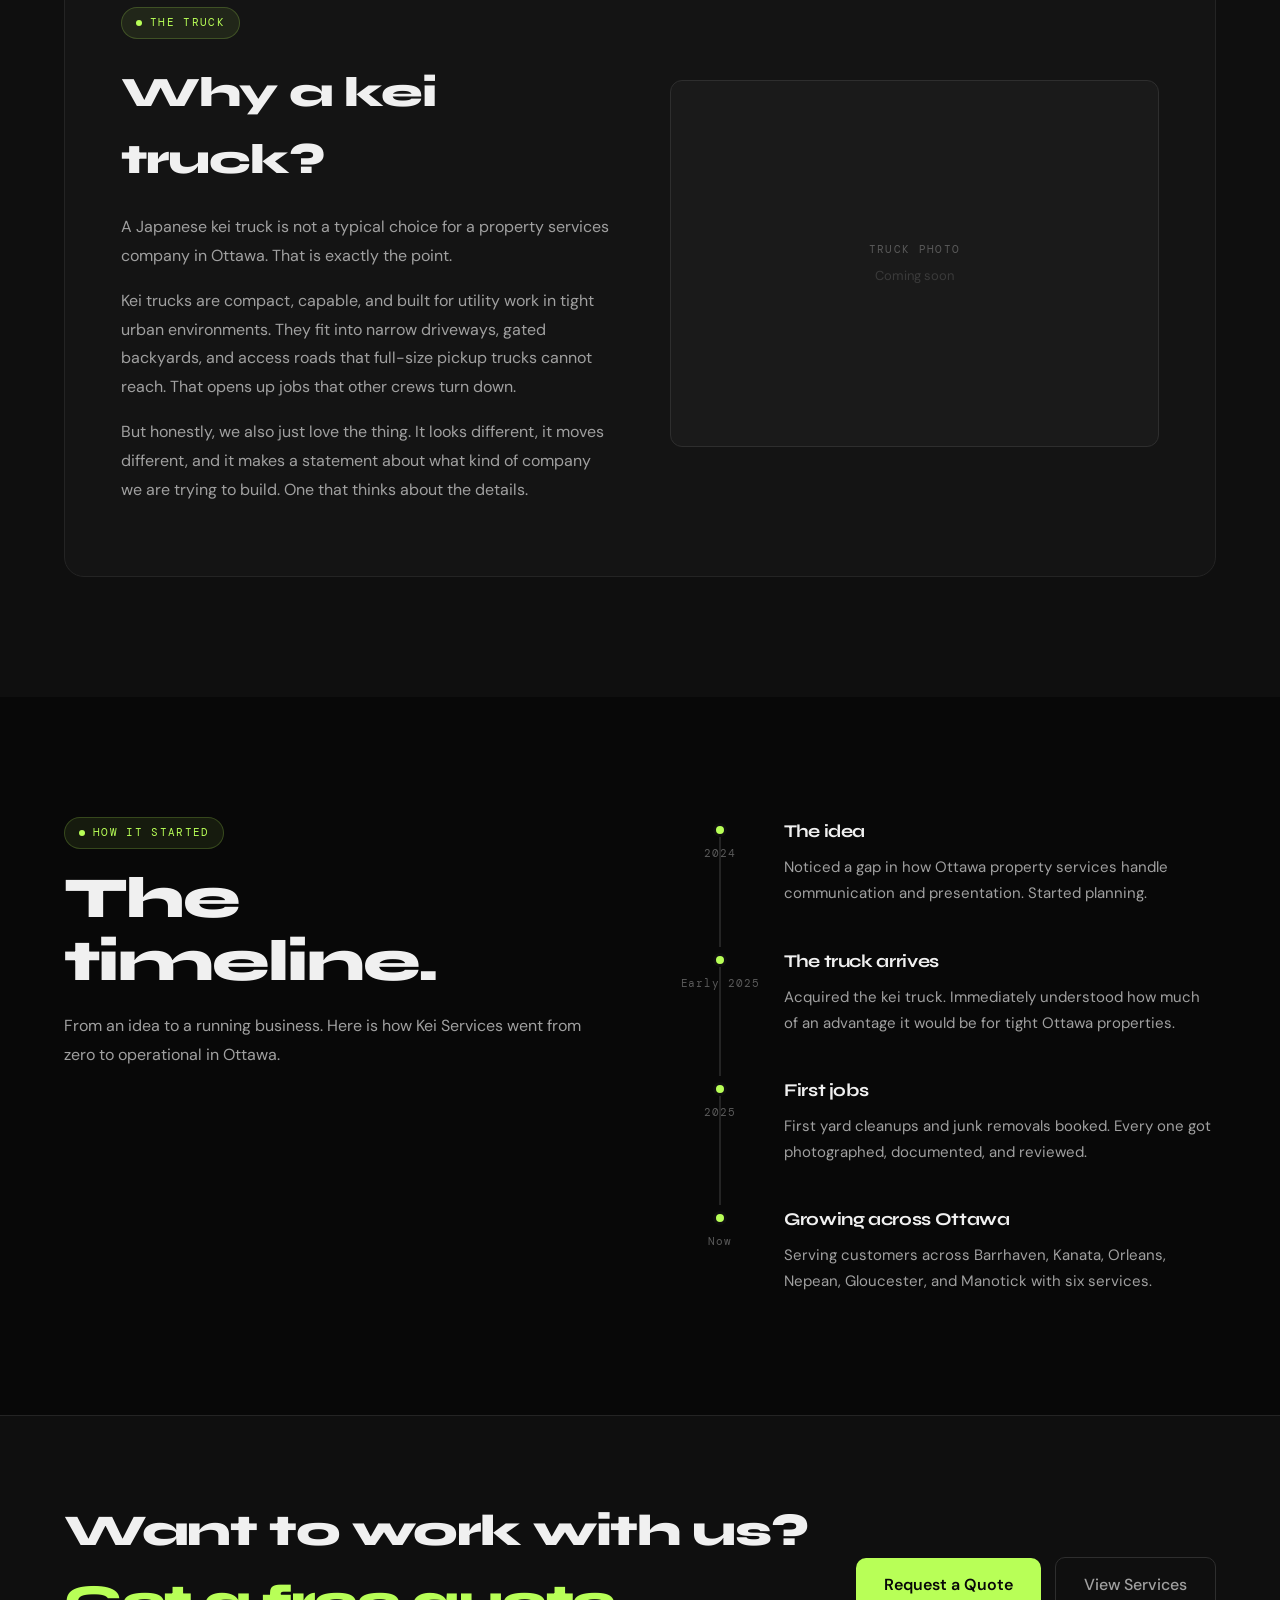
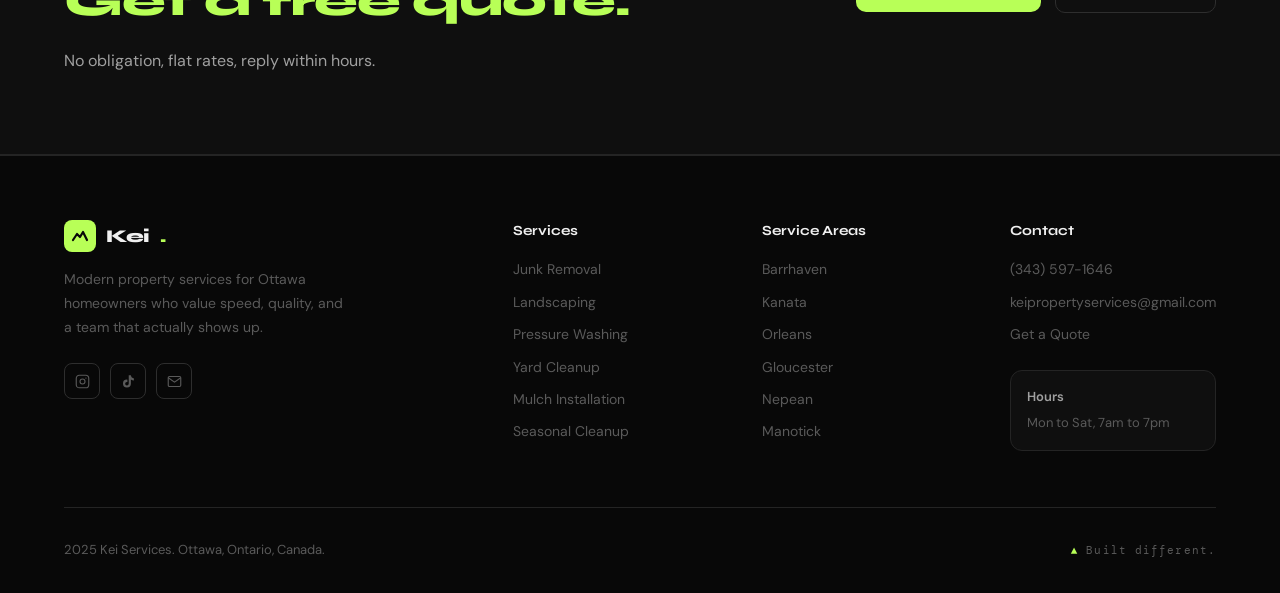
==== commit 7fad88b2: "Update stats from 'Jobs completed' to 'Jobs to come'" ====
--- a/about.html
+++ b/about.html
@@ -120,7 +120,7 @@
         <p style="font-size:16px;color:var(--text-2);line-height:1.8;margin-bottom:18px">We are two high school students who wanted to build something real while we were young enough to put in the work. We are not a side hustle. We show up with proper equipment, we communicate throughout every job, and we send before-and-after photos when we are done.</p>
         <p style="font-size:16px;color:var(--text-2);line-height:1.8;margin-bottom:32px">The kei truck came first. Everything else followed from there.</p>
         <div class="stats-row">
-          <div><div class="stat-num">100+</div><div class="stat-label">Jobs completed</div></div>
+          <div><div class="stat-num">100+</div><div class="stat-label">Jobs to come</div></div>
           <div><div class="stat-num">5.0</div><div class="stat-label">Star rating</div></div>
           <div><div class="stat-num">2025</div><div class="stat-label">Year founded</div></div>
         </div>
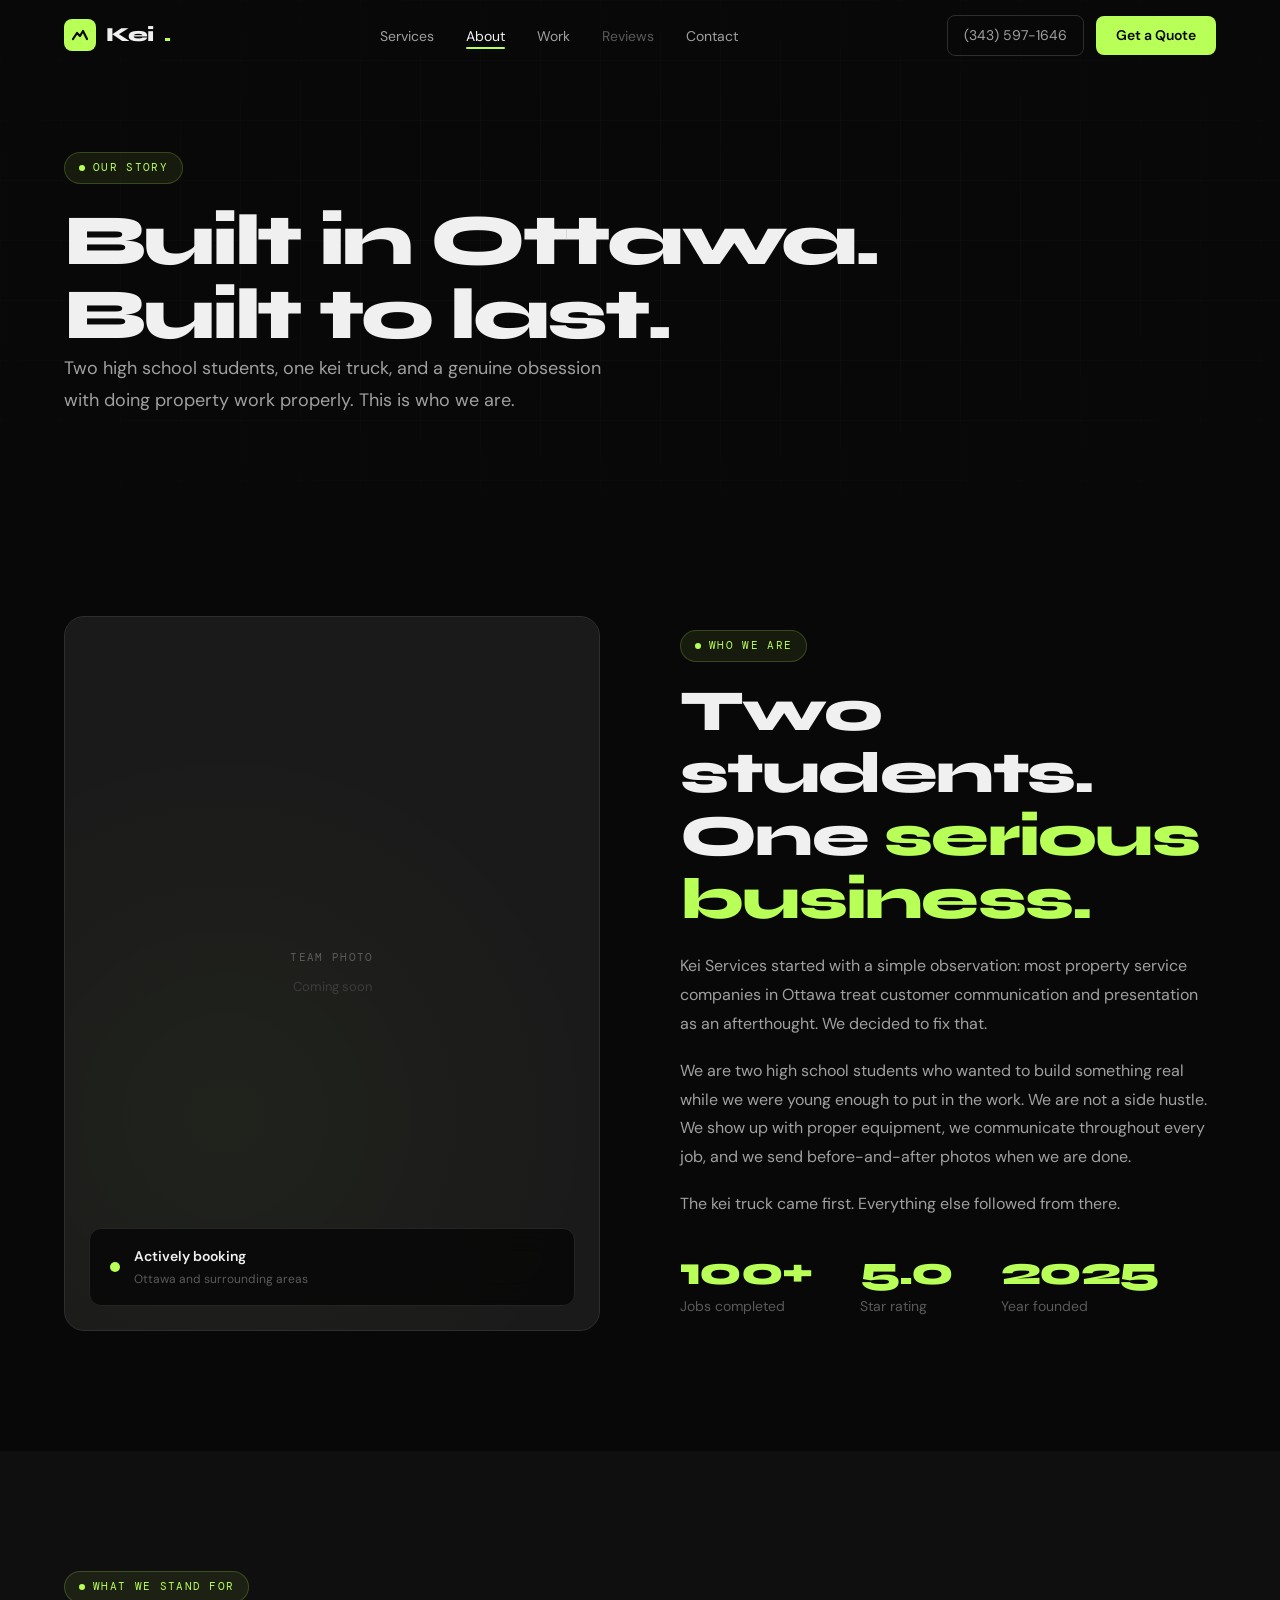
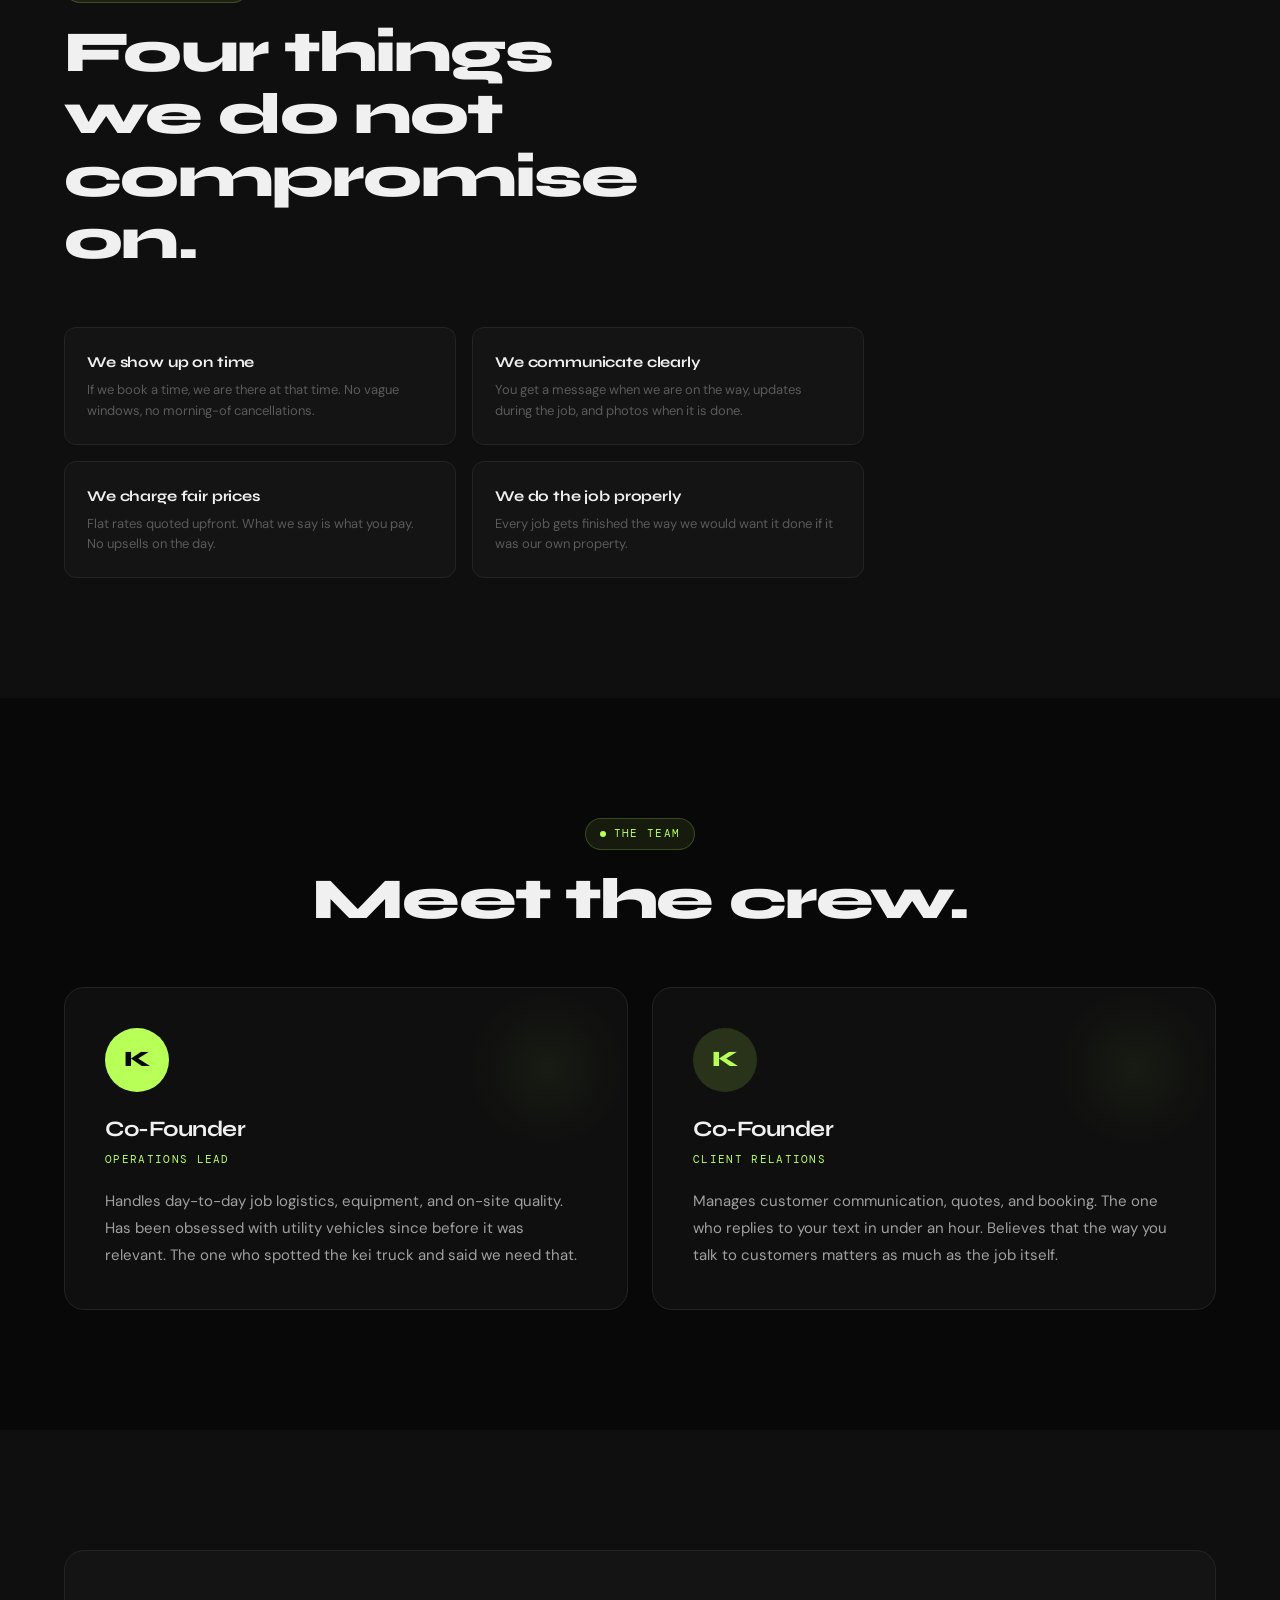
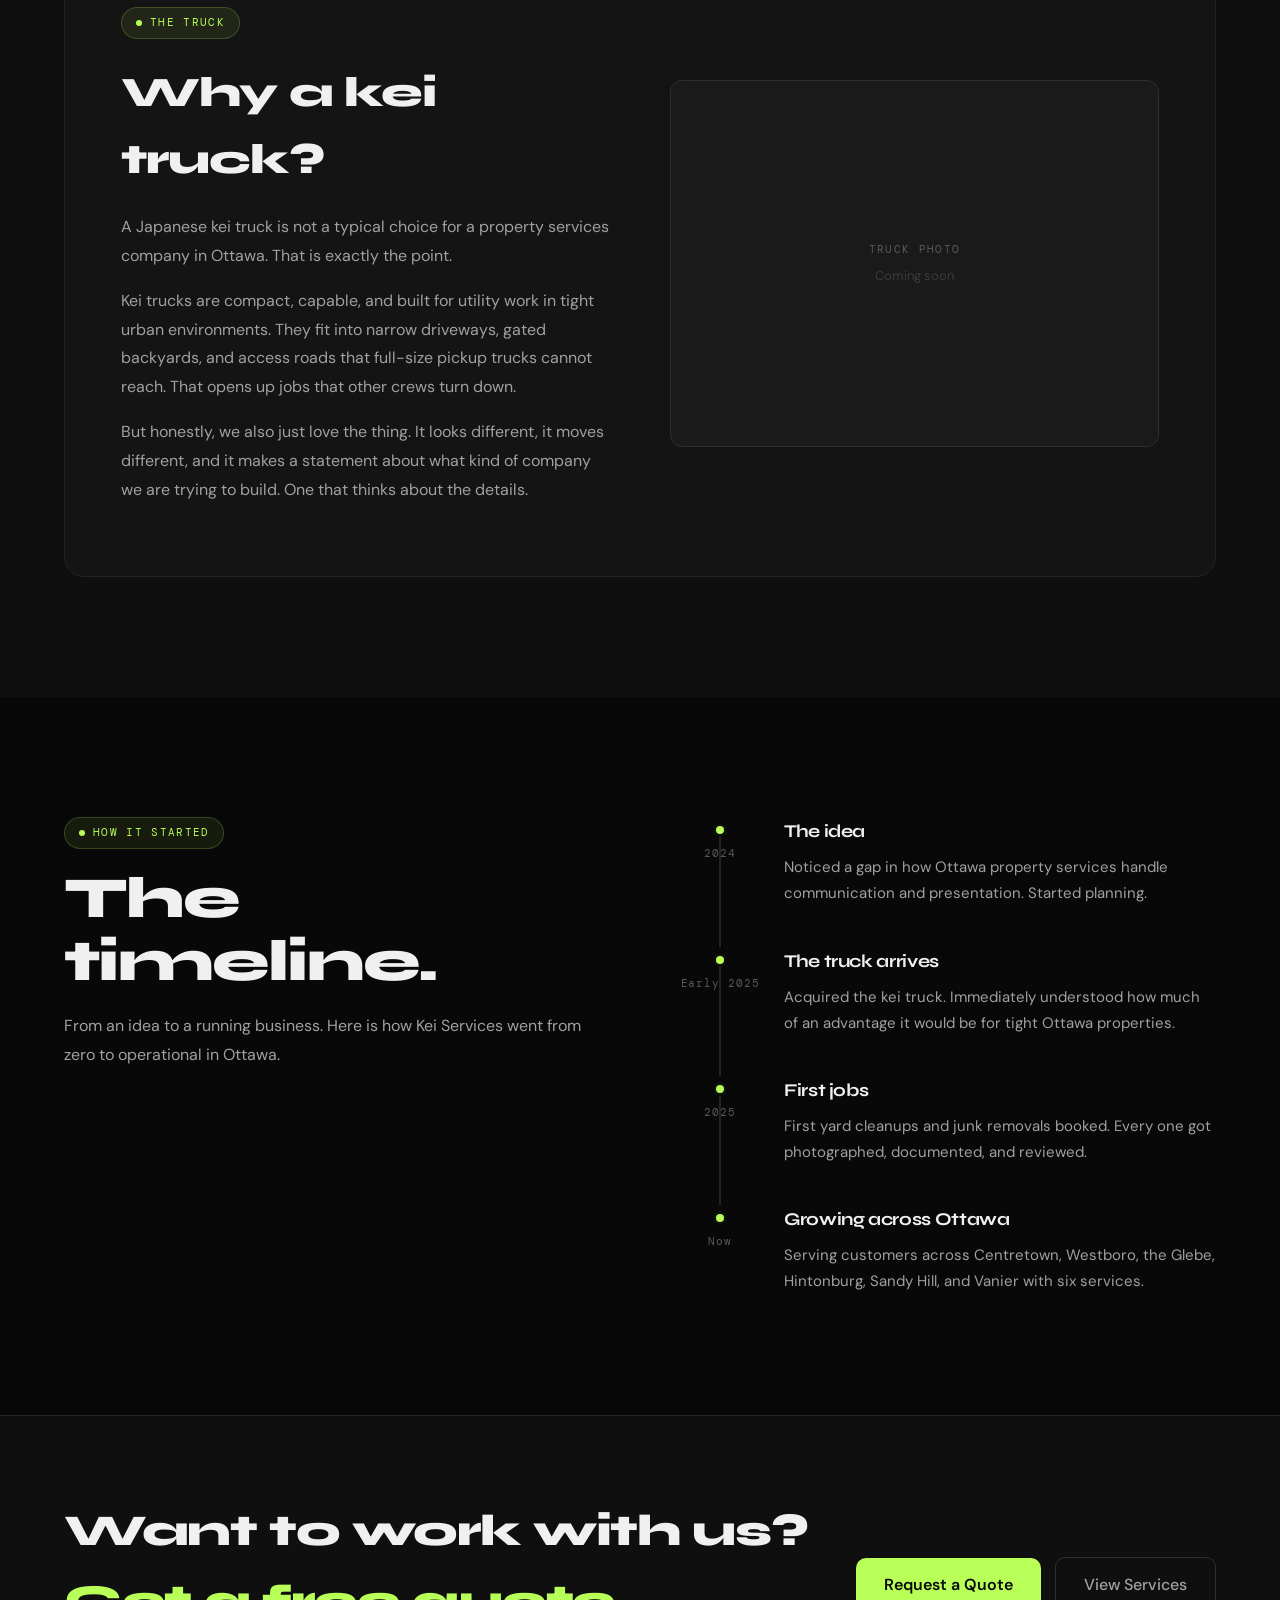
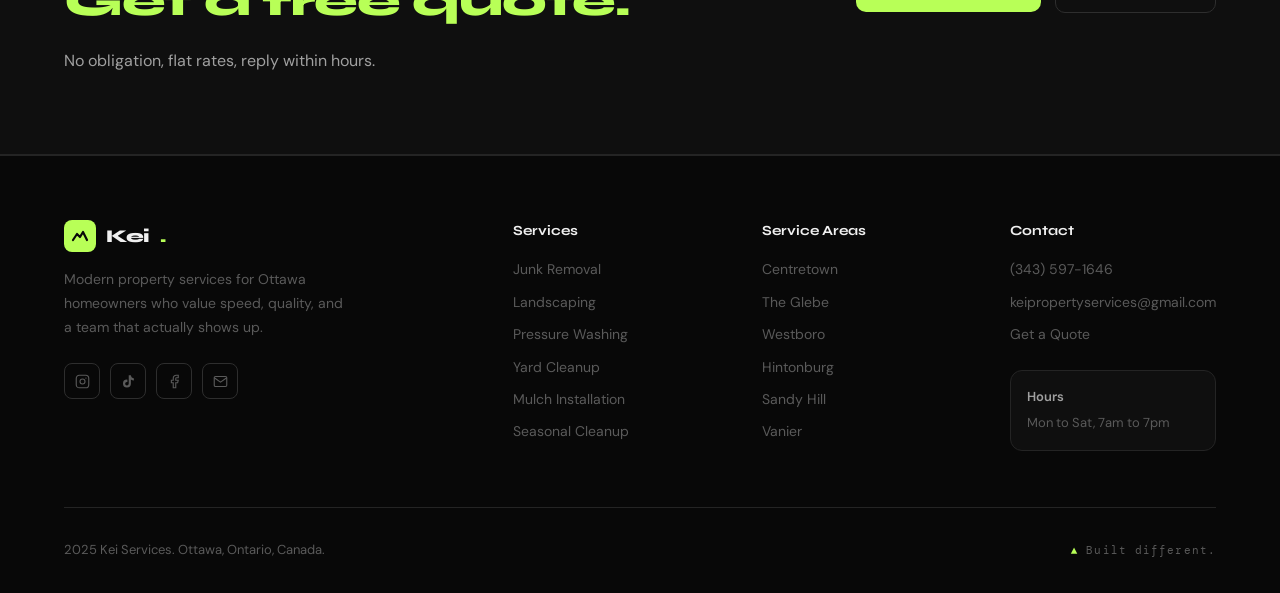
==== commit af16f8ff: "Add files via upload" ====
--- a/about.html
+++ b/about.html
@@ -69,7 +69,7 @@
       <li><a href="services.html">Services</a></li>
       <li><a href="about.html" class="active">About</a></li>
       <li><a href="portfolio.html">Work</a></li>
-      <li><a href="reviews.html">Reviews</a></li>
+      <li><a href="reviews.html" style="color:var(--text-3)">Reviews</a></li>
       <li><a href="contact.html">Contact</a></li>
     </ul>
     <div class="nav-cta">
@@ -120,7 +120,7 @@
         <p style="font-size:16px;color:var(--text-2);line-height:1.8;margin-bottom:18px">We are two high school students who wanted to build something real while we were young enough to put in the work. We are not a side hustle. We show up with proper equipment, we communicate throughout every job, and we send before-and-after photos when we are done.</p>
         <p style="font-size:16px;color:var(--text-2);line-height:1.8;margin-bottom:32px">The kei truck came first. Everything else followed from there.</p>
         <div class="stats-row">
-          <div><div class="stat-num">100+</div><div class="stat-label">Jobs to come</div></div>
+          <div><div class="stat-num">100+</div><div class="stat-label">Jobs completed</div></div>
           <div><div class="stat-num">5.0</div><div class="stat-label">Star rating</div></div>
           <div><div class="stat-num">2025</div><div class="stat-label">Year founded</div></div>
         </div>
@@ -224,7 +224,7 @@
         </div>
         <div class="tl-item">
           <div class="tl-dot-wrap"><div class="tl-dot"></div><div class="tl-year">Now</div></div>
-          <div><div class="tl-content-title">Growing across Ottawa</div><p class="tl-content-body">Serving customers across Barrhaven, Kanata, Orleans, Nepean, Gloucester, and Manotick with six services.</p></div>
+          <div><div class="tl-content-title">Growing across Ottawa</div><p class="tl-content-body">Serving customers across Centretown, Westboro, the Glebe, Hintonburg, Sandy Hill, and Vanier with six services.</p></div>
         </div>
       </div>
     </div>
@@ -254,13 +254,13 @@
         <div class="footer-logo"><div class="logo-mark"><svg viewBox="0 0 18 18" fill="none"><path d="M2 13L6 7 9 10 12 5 16 13" stroke="#080808" stroke-width="2.2" stroke-linecap="round" stroke-linejoin="round"/></svg></div>Kei<span style="color:var(--accent)">.</span></div>
         <p class="footer-tag">Modern property services for Ottawa homeowners who value speed, quality, and a team that actually shows up.</p>
         <div class="footer-soc">
-          <a href="#" class="soc-btn"><svg viewBox="0 0 24 24" fill="none" stroke="currentColor" stroke-width="1.8"><rect x="2" y="2" width="20" height="20" rx="5"/><circle cx="12" cy="12" r="4"/><circle cx="17.5" cy="6.5" r="1" fill="currentColor" stroke="none"/></svg></a>
-          <a href="#" class="soc-btn"><svg viewBox="0 0 24 24" fill="currentColor"><path d="M19.59 6.69a4.83 4.83 0 0 1-3.77-4.25V2h-3.45v13.67a2.89 2.89 0 0 1-5.77 0 2.89 2.89 0 0 1 2.89-2.89c.28 0 .54.04.79.1V9.01a6.27 6.27 0 0 0-.79-.05 6.34 6.34 0 1 0 6.34 6.34V8.69a8.18 8.18 0 0 0 4.78 1.52V6.75a4.85 4.85 0 0 1-1.02-.06z"/></svg></a>
-          <a href="mailto:keipropertyservices@gmail.com" class="soc-btn"><svg viewBox="0 0 24 24" fill="none" stroke="currentColor" stroke-width="1.8"><path d="M4 4h16c1.1 0 2 .9 2 2v12c0 1.1-.9 2-2 2H4c-1.1 0-2-.9-2-2V6c0-1.1.9-2 2-2z"/><polyline points="22,6 12,13 2,6"/></svg></a>
+          <a href="https://www.instagram.com/keipropertyservices/" target="_blank" class="soc-btn"><svg viewBox="0 0 24 24" fill="none" stroke="currentColor" stroke-width="1.8"><rect x="2" y="2" width="20" height="20" rx="5"/><circle cx="12" cy="12" r="4"/><circle cx="17.5" cy="6.5" r="1" fill="currentColor" stroke="none"/></svg></a>
+          <a href="https://www.tiktok.com/@keipropertyservices" target="_blank" class="soc-btn"><svg viewBox="0 0 24 24" fill="currentColor"><path d="M19.59 6.69a4.83 4.83 0 0 1-3.77-4.25V2h-3.45v13.67a2.89 2.89 0 0 1-5.77 0 2.89 2.89 0 0 1 2.89-2.89c.28 0 .54.04.79.1V9.01a6.27 6.27 0 0 0-.79-.05 6.34 6.34 0 1 0 6.34 6.34V8.69a8.18 8.18 0 0 0 4.78 1.52V6.75a4.85 4.85 0 0 1-1.02-.06z"/></svg></a>
+          <a href="https://www.facebook.com/share/14bTA9XozbW/" target="_blank" class="soc-btn"><svg viewBox="0 0 24 24" fill="none" stroke="currentColor" stroke-width="1.8"><path d="M18 2h-3a5 5 0 0 0-5 5v3H7v4h3v8h4v-8h3l1-4h-4V7a1 1 0 0 1 1-1h3z"/></svg></a><a href="mailto:keipropertyservices@gmail.com" class="soc-btn"><svg viewBox="0 0 24 24" fill="none" stroke="currentColor" stroke-width="1.8"><path d="M4 4h16c1.1 0 2 .9 2 2v12c0 1.1-.9 2-2 2H4c-1.1 0-2-.9-2-2V6c0-1.1.9-2 2-2z"/><polyline points="22,6 12,13 2,6"/></svg></a>
         </div>
       </div>
       <div><div class="footer-col-title">Services</div><div class="footer-links"><a href="services.html">Junk Removal</a><a href="services.html">Landscaping</a><a href="services.html">Pressure Washing</a><a href="services.html">Yard Cleanup</a><a href="services.html">Mulch Installation</a><a href="services.html">Seasonal Cleanup</a></div></div>
-      <div><div class="footer-col-title">Service Areas</div><div class="footer-links"><a href="contact.html">Barrhaven</a><a href="contact.html">Kanata</a><a href="contact.html">Orleans</a><a href="contact.html">Gloucester</a><a href="contact.html">Nepean</a><a href="contact.html">Manotick</a></div></div>
+      <div><div class="footer-col-title">Service Areas</div><div class="footer-links"><a href="contact.html">Centretown</a><a href="contact.html">The Glebe</a><a href="contact.html">Westboro</a><a href="contact.html">Hintonburg</a><a href="contact.html">Sandy Hill</a><a href="contact.html">Vanier</a></div></div>
       <div><div class="footer-col-title">Contact</div><div class="footer-links"><a href="tel:+13435971646">(343) 597-1646</a><a href="mailto:keipropertyservices@gmail.com">keipropertyservices@gmail.com</a><a href="contact.html">Get a Quote</a></div><div class="footer-hours"><div class="footer-hours-title">Hours</div><p>Mon to Sat, 7am to 7pm</p></div></div>
     </div>
     <div class="footer-bottom"><div class="footer-copy">2025 Kei Services. Ottawa, Ontario, Canada.</div><div class="footer-badge"><span style="color:var(--accent)">▲</span> Built different.</div></div>
--- a/styles.css
+++ b/styles.css
@@ -211,6 +211,63 @@
 .stat-num   { font-family: var(--fd); font-size: 40px; font-weight: 800; letter-spacing: -.04em; color: var(--accent); line-height: 1; }
 .stat-label { font-size: 14px; color: var(--text-3); margin-top: 4px; }
 
+/* ── SHAPE ACCENTS ── */
+/* Square badge — used for icon containers, small accent blocks */
+.shape-sq {
+  border-radius: 4px;
+}
+/* Squircle — softer square feel */
+.shape-squircle {
+  border-radius: 10px;
+}
+/* Pill */
+.shape-pill {
+  border-radius: 100px;
+}
+/* Hard square rule divider */
+.rule-sq {
+  width: 40px; height: 3px;
+  background: var(--accent);
+  border-radius: 1px;
+  margin-bottom: 20px;
+}
+/* Square stat block */
+.sq-stat {
+  background: var(--bg-2);
+  border: 1px solid var(--border);
+  border-radius: 6px;
+  padding: 20px 24px;
+}
+.sq-stat-num { font-family: var(--fd); font-size: 36px; font-weight: 800; letter-spacing: -.04em; color: var(--accent); line-height: 1; }
+.sq-stat-label { font-size: 13px; color: var(--text-3); margin-top: 4px; }
+/* Notched corner accent card */
+.notch-card {
+  background: var(--bg-2); border: 1px solid var(--border);
+  border-radius: var(--r-lg);
+  position: relative;
+}
+.notch-card::before {
+  content: '';
+  position: absolute; top: 0; right: 0;
+  width: 32px; height: 32px;
+  background: var(--bg); /* cuts corner */
+  clip-path: polygon(100% 0, 0 0, 100% 100%);
+}
+/* Inline mono label with square left border */
+.mono-label {
+  font-family: var(--fm); font-size: 11px; letter-spacing: .12em; text-transform: uppercase;
+  color: var(--text-3); padding-left: 12px;
+  border-left: 2px solid var(--accent);
+  display: inline-block;
+}
+/* Accent border box — sharp corners for contrast against rounded cards */
+.accent-box {
+  border: 1px solid rgba(184,255,87,.2);
+  border-radius: 6px;
+  padding: 16px 20px;
+  background: rgba(184,255,87,.04);
+}
+
 /* ── CTA BAND ── */
 .cta-band { background: var(--bg-2); border-top: 1px solid var(--border); border-bottom: 1px solid var(--border); padding: 80px 0; }
 .cta-inner { display: flex; align-items: center; justify-content: space-between; gap: 40px; flex-wrap: wrap; }
